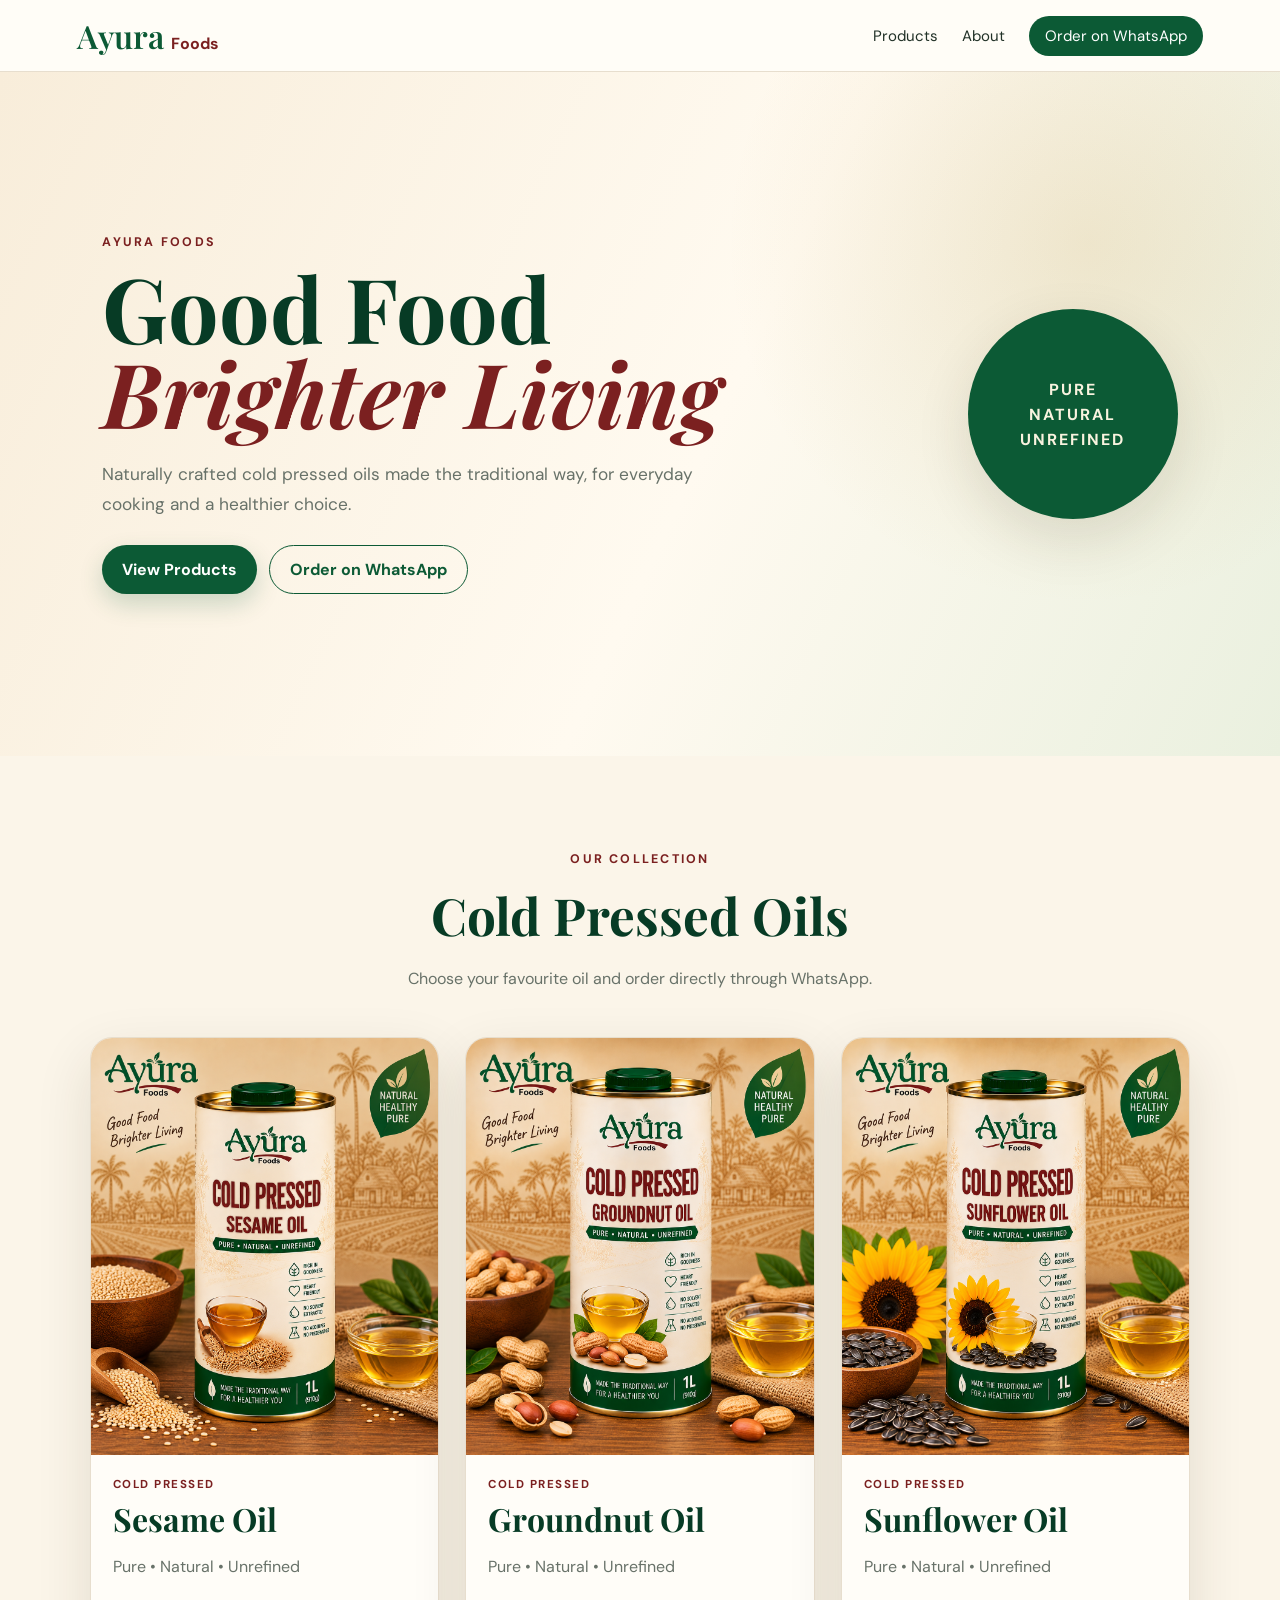
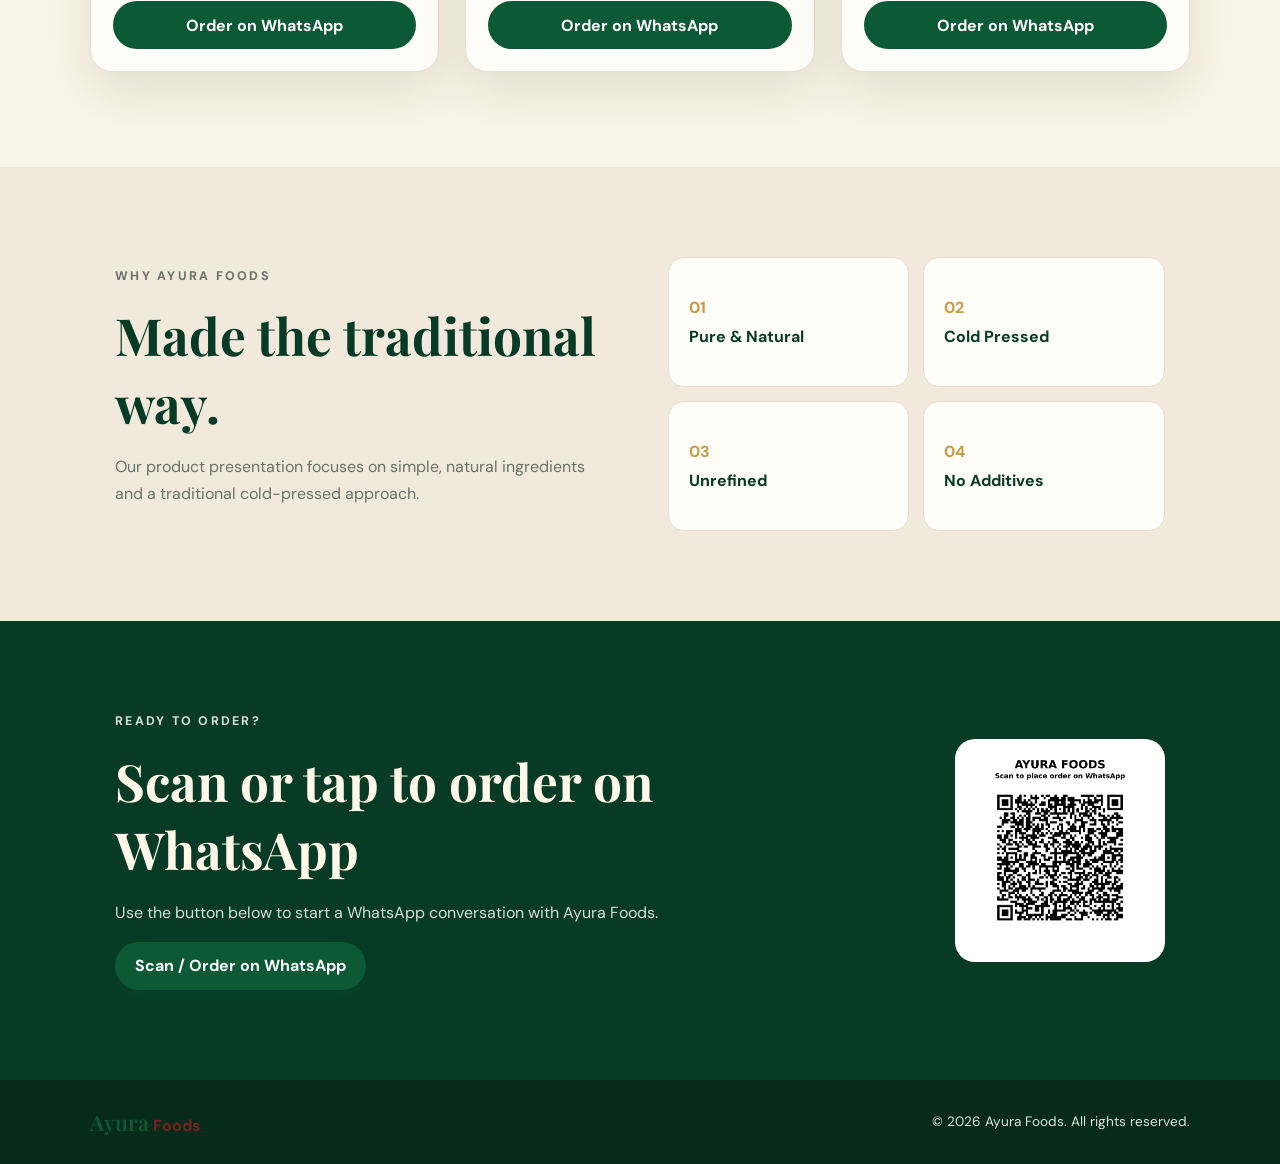
==== index.html @ 092694d6 "Update Ayura Foods website Update Ayura Foods website" ====
<!doctype html>
<html lang="en">
<head>
  <meta charset="utf-8">
  <meta name="viewport" content="width=device-width, initial-scale=1">
  <meta name="description" content="Ayura Foods - cold pressed oils. Place your order directly on WhatsApp.">
  <title>Ayura Foods | Good Food Brighter Living</title>
  <link rel="stylesheet" href="style.css">
</head>
<body>
  <header class="site-header">
    <a class="brand" href="#home" aria-label="Ayura Foods home">
      <span class="brand-name">Ayura</span>
      <span class="brand-foods">Foods</span>
    </a>
    <nav>
      <a href="#products">Products</a>
      <a href="#about">About</a>
      <a class="nav-order" href="#order">Order on WhatsApp</a>
    </nav>
  </header>

  <main>
    <section id="home" class="hero">
      <div class="hero-copy">
        <p class="eyebrow">AYURA FOODS</p>
        <h1>Good Food<br><em>Brighter Living</em></h1>
        <p class="hero-text">
          Naturally crafted cold pressed oils made the traditional way,
          for everyday cooking and a healthier choice.
        </p>
        <div class="hero-actions">
          <a class="btn primary" href="#products">View Products</a>
          <a class="btn secondary" href="https://wa.me/918125006716?text=Hi%2C%20I%20would%20like%20to%20place%20an%20order." target="_blank" rel="noopener">Order on WhatsApp</a>
        </div>
      </div>
      <div class="hero-badge">
        <span>PURE</span>
        <span>NATURAL</span>
        <span>UNREFINED</span>
      </div>
    </section>

    <section id="products" class="section">
      <div class="section-heading">
        <p class="eyebrow">OUR COLLECTION</p>
        <h2>Cold Pressed Oils</h2>
        <p>Choose your favourite oil and order directly through WhatsApp.</p>
      </div>

      <div class="product-grid">
        <article class="product-card">
          <img src="assets/sesame-oil.png" alt="Ayura Foods Cold Pressed Sesame Oil">
          <div class="product-info">
            <p class="product-type">Cold Pressed</p>
            <h3>Sesame Oil</h3>
            <p>Pure • Natural • Unrefined</p>
            <a class="btn product-btn" href="https://wa.me/918125006716?text=Hi%2C%20I%20would%20like%20to%20order%20Ayura%20Foods%20Cold%20Pressed%20Sesame%20Oil." target="_blank" rel="noopener">Order on WhatsApp</a>
          </div>
        </article>

        <article class="product-card">
          <img src="assets/groundnut-oil.png" alt="Ayura Foods Cold Pressed Groundnut Oil">
          <div class="product-info">
            <p class="product-type">Cold Pressed</p>
            <h3>Groundnut Oil</h3>
            <p>Pure • Natural • Unrefined</p>
            <a class="btn product-btn" href="https://wa.me/918125006716?text=Hi%2C%20I%20would%20like%20to%20order%20Ayura%20Foods%20Cold%20Pressed%20Groundnut%20Oil." target="_blank" rel="noopener">Order on WhatsApp</a>
          </div>
        </article>

        <article class="product-card">
          <img src="assets/sunflower-oil.png" alt="Ayura Foods Cold Pressed Sunflower Oil">
          <div class="product-info">
            <p class="product-type">Cold Pressed</p>
            <h3>Sunflower Oil</h3>
            <p>Pure • Natural • Unrefined</p>
            <a class="btn product-btn" href="https://wa.me/918125006716?text=Hi%2C%20I%20would%20like%20to%20order%20Ayura%20Foods%20Cold%20Pressed%20Sunflower%20Oil." target="_blank" rel="noopener">Order on WhatsApp</a>
          </div>
        </article>
      </div>
    </section>

    <section id="about" class="feature-section">
      <div>
        <p class="eyebrow">WHY AYURA FOODS</p>
        <h2>Made the traditional way.</h2>
        <p>Our product presentation focuses on simple, natural ingredients and a traditional cold-pressed approach.</p>
      </div>
      <div class="features">
        <div><strong>01</strong><span>Pure & Natural</span></div>
        <div><strong>02</strong><span>Cold Pressed</span></div>
        <div><strong>03</strong><span>Unrefined</span></div>
        <div><strong>04</strong><span>No Additives</span></div>
      </div>
    </section>

    <section id="order" class="order-section">
      <div>
        <p class="eyebrow">READY TO ORDER?</p>
        <h2>Scan or tap to order on WhatsApp</h2>
        <p>Use the button below to start a WhatsApp conversation with Ayura Foods.</p>
        <a class="btn primary" href="https://wa.me/918125006716?text=Hi%2C%20I%20would%20like%20to%20place%20an%20order." target="_blank" rel="noopener">Scan / Order on WhatsApp</a>
      </div>
      <div class="qr-card">
        <img src="assets/whatsapp-qr.png" alt="Ayura Foods WhatsApp QR code">
      </div>
    </section>
  </main>

  <footer>
    <div>
      <span class="brand-name small">Ayura</span>
      <span class="brand-foods">Foods</span>
    </div>
    <p>© 2026 Ayura Foods. All rights reserved.</p>
  </footer>
</body>
</html>
---- style.css ----
@import url('https://fonts.googleapis.com/css2?family=DM+Sans:wght@400;500;600;700&family=Playfair+Display:ital,wght@0,600;1,600&display=swap');

:root {
  --green: #0c5a35;
  --green-dark: #073b25;
  --cream: #fbf5e9;
  --paper: #fffdf8;
  --maroon: #7b2020;
  --gold: #c79a46;
  --text: #213127;
  --muted: #687269;
  --border: #e7dece;
  --shadow: 0 20px 55px rgba(50, 38, 20, .12);
}

* { box-sizing: border-box; }
html { scroll-behavior: smooth; }
body {
  margin: 0;
  color: var(--text);
  background: var(--cream);
  font-family: "DM Sans", system-ui, sans-serif;
}
a { color: inherit; text-decoration: none; }

.site-header {
  position: sticky;
  top: 0;
  z-index: 20;
  display: flex;
  align-items: center;
  justify-content: space-between;
  padding: 14px 6%;
  background: rgba(255, 253, 248, .94);
  border-bottom: 1px solid var(--border);
  backdrop-filter: blur(12px);
}
.brand { display: flex; align-items: baseline; gap: 7px; }
.brand-name {
  color: var(--green);
  font-family: "Playfair Display", serif;
  font-size: 2rem;
  font-weight: 600;
}
.brand-foods { color: var(--maroon); font-weight: 700; }
.small { font-size: 1.35rem; }
nav { display: flex; align-items: center; gap: 24px; font-size: .94rem; }
nav a:hover { color: var(--green); }
.nav-order { padding: 10px 16px; border-radius: 999px; background: var(--green); color: white; }

.hero {
  min-height: 76vh;
  display: flex;
  align-items: center;
  justify-content: space-between;
  gap: 40px;
  padding: 90px 8%;
  background:
    radial-gradient(circle at 85% 25%, rgba(199,154,70,.18), transparent 30%),
    linear-gradient(115deg, #f8edda, #fffaf0 55%, #eaf0df);
}
.hero-copy { max-width: 680px; }
.eyebrow {
  margin: 0 0 14px;
  color: var(--maroon);
  font-size: .78rem;
  font-weight: 700;
  letter-spacing: .18em;
}
h1, h2 { margin: 0; color: var(--green-dark); }
h1 {
  font-family: "Playfair Display", serif;
  font-size: clamp(3.5rem, 7vw, 6.7rem);
  line-height: .95;
}
h1 em { color: var(--maroon); }
.hero-text {
  max-width: 600px;
  margin: 26px 0;
  color: var(--muted);
  font-size: 1.08rem;
  line-height: 1.7;
}
.hero-actions { display: flex; flex-wrap: wrap; gap: 12px; }
.btn {
  display: inline-flex;
  align-items: center;
  justify-content: center;
  min-height: 48px;
  padding: 13px 20px;
  border-radius: 999px;
  font-weight: 700;
  transition: transform .2s ease, box-shadow .2s ease;
}
.btn:hover { transform: translateY(-2px); }
.primary { background: var(--green); color: white; box-shadow: 0 10px 25px rgba(12,90,53,.2); }
.secondary { border: 1px solid var(--green); color: var(--green); }
.hero-badge {
  width: 210px; height: 210px;
  display: grid; place-content: center;
  gap: 4px;
  border-radius: 50%;
  color: #f9f3df;
  background: var(--green);
  box-shadow: var(--shadow);
  text-align: center;
  font-weight: 700;
  letter-spacing: .12em;
}

.section { padding: 95px 7%; }
.section-heading { max-width: 700px; margin: 0 auto 45px; text-align: center; }
h2 { font-family: "Playfair Display", serif; font-size: clamp(2.4rem, 4vw, 4rem); }
.section-heading p:last-child, .feature-section p, .order-section p { color: var(--muted); line-height: 1.7; }

.product-grid {
  display: grid;
  grid-template-columns: repeat(3, minmax(0, 1fr));
  gap: 26px;
  max-width: 1250px;
  margin: auto;
}
.product-card {
  overflow: hidden;
  background: var(--paper);
  border: 1px solid var(--border);
  border-radius: 22px;
  box-shadow: var(--shadow);
}
.product-card img {
  display: block;
  width: 100%;
  aspect-ratio: 4 / 4.8;
  object-fit: cover;
}
.product-info { padding: 22px; }
.product-type {
  margin: 0 0 5px;
  color: var(--maroon);
  font-size: .72rem;
  font-weight: 700;
  letter-spacing: .13em;
  text-transform: uppercase;
}
.product-info h3 {
  margin: 0;
  color: var(--green-dark);
  font-family: "Playfair Display", serif;
  font-size: 2rem;
}
.product-info > p:not(.product-type) { color: var(--muted); }
.product-btn { width: 100%; margin-top: 8px; background: var(--green); color: white; }

.feature-section {
  display: grid;
  grid-template-columns: 1fr 1fr;
  gap: 55px;
  align-items: center;
  padding: 90px 9%;
  background: #f1eadc;
}
.features { display: grid; grid-template-columns: 1fr 1fr; gap: 14px; }
.features div {
  min-height: 130px;
  display: flex;
  flex-direction: column;
  justify-content: center;
  gap: 8px;
  padding: 20px;
  background: var(--paper);
  border: 1px solid var(--border);
  border-radius: 16px;
}
.features strong { color: var(--gold); }
.features span { font-weight: 700; color: var(--green-dark); }

.order-section {
  display: flex;
  align-items: center;
  justify-content: space-between;
  gap: 50px;
  padding: 90px 9%;
  background: var(--green-dark);
}
.order-section h2 { color: #fff8e8; }
.order-section p { color: #d8dfd7; max-width: 650px; }
.qr-card {
  flex: 0 0 210px;
  padding: 14px;
  background: white;
  border-radius: 20px;
}
.qr-card img { display: block; width: 100%; }

footer {
  display: flex;
  justify-content: space-between;
  align-items: center;
  gap: 20px;
  padding: 28px 7%;
  background: #062b1b;
  color: #dbe5dc;
}
footer p { margin: 0; font-size: .85rem; }

@media (max-width: 850px) {
  nav a:not(.nav-order) { display: none; }
  .hero { min-height: auto; padding: 65px 7%; flex-direction: column; align-items: flex-start; }
  .hero-badge { width: 160px; height: 160px; align-self: flex-end; }
  .product-grid { grid-template-columns: 1fr; max-width: 520px; }
  .feature-section { grid-template-columns: 1fr; }
  .order-section { flex-direction: column; align-items: flex-start; }
  .qr-card { width: 190px; }
  footer { flex-direction: column; align-items: flex-start; }
}
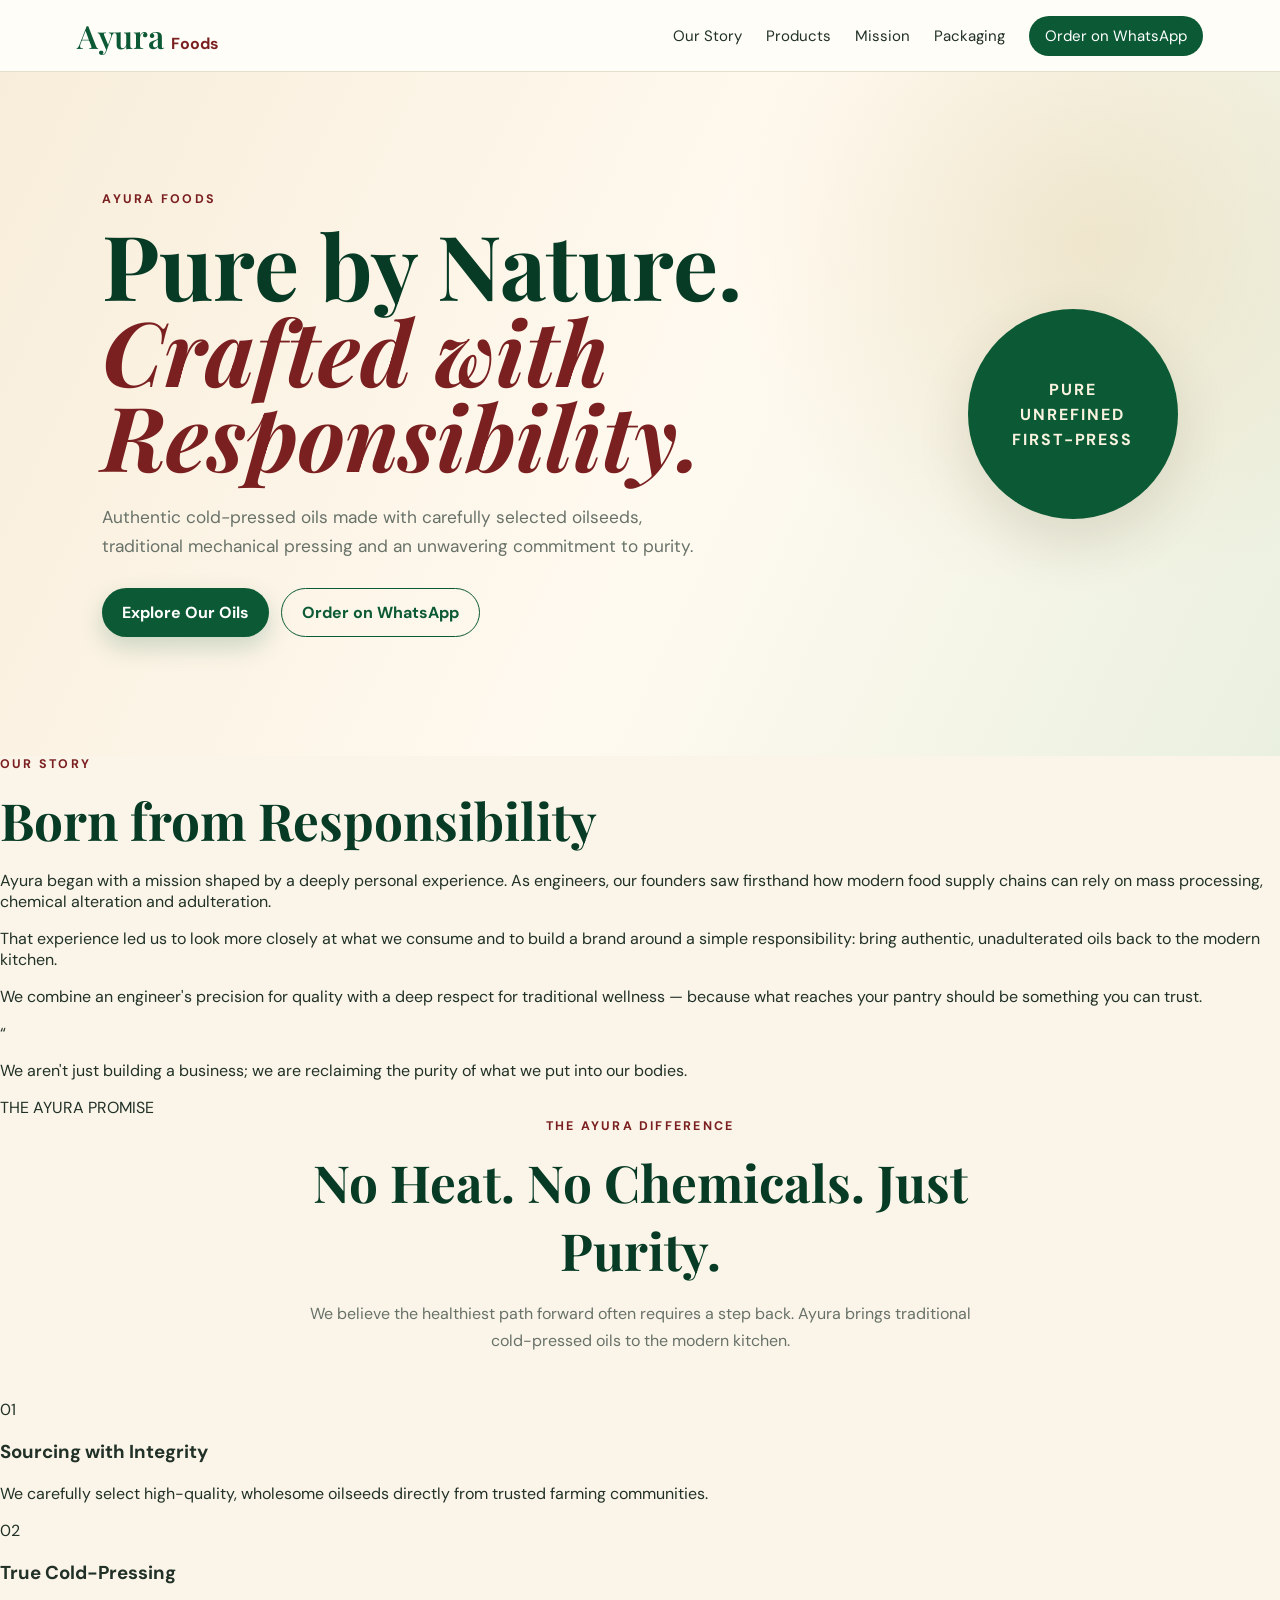
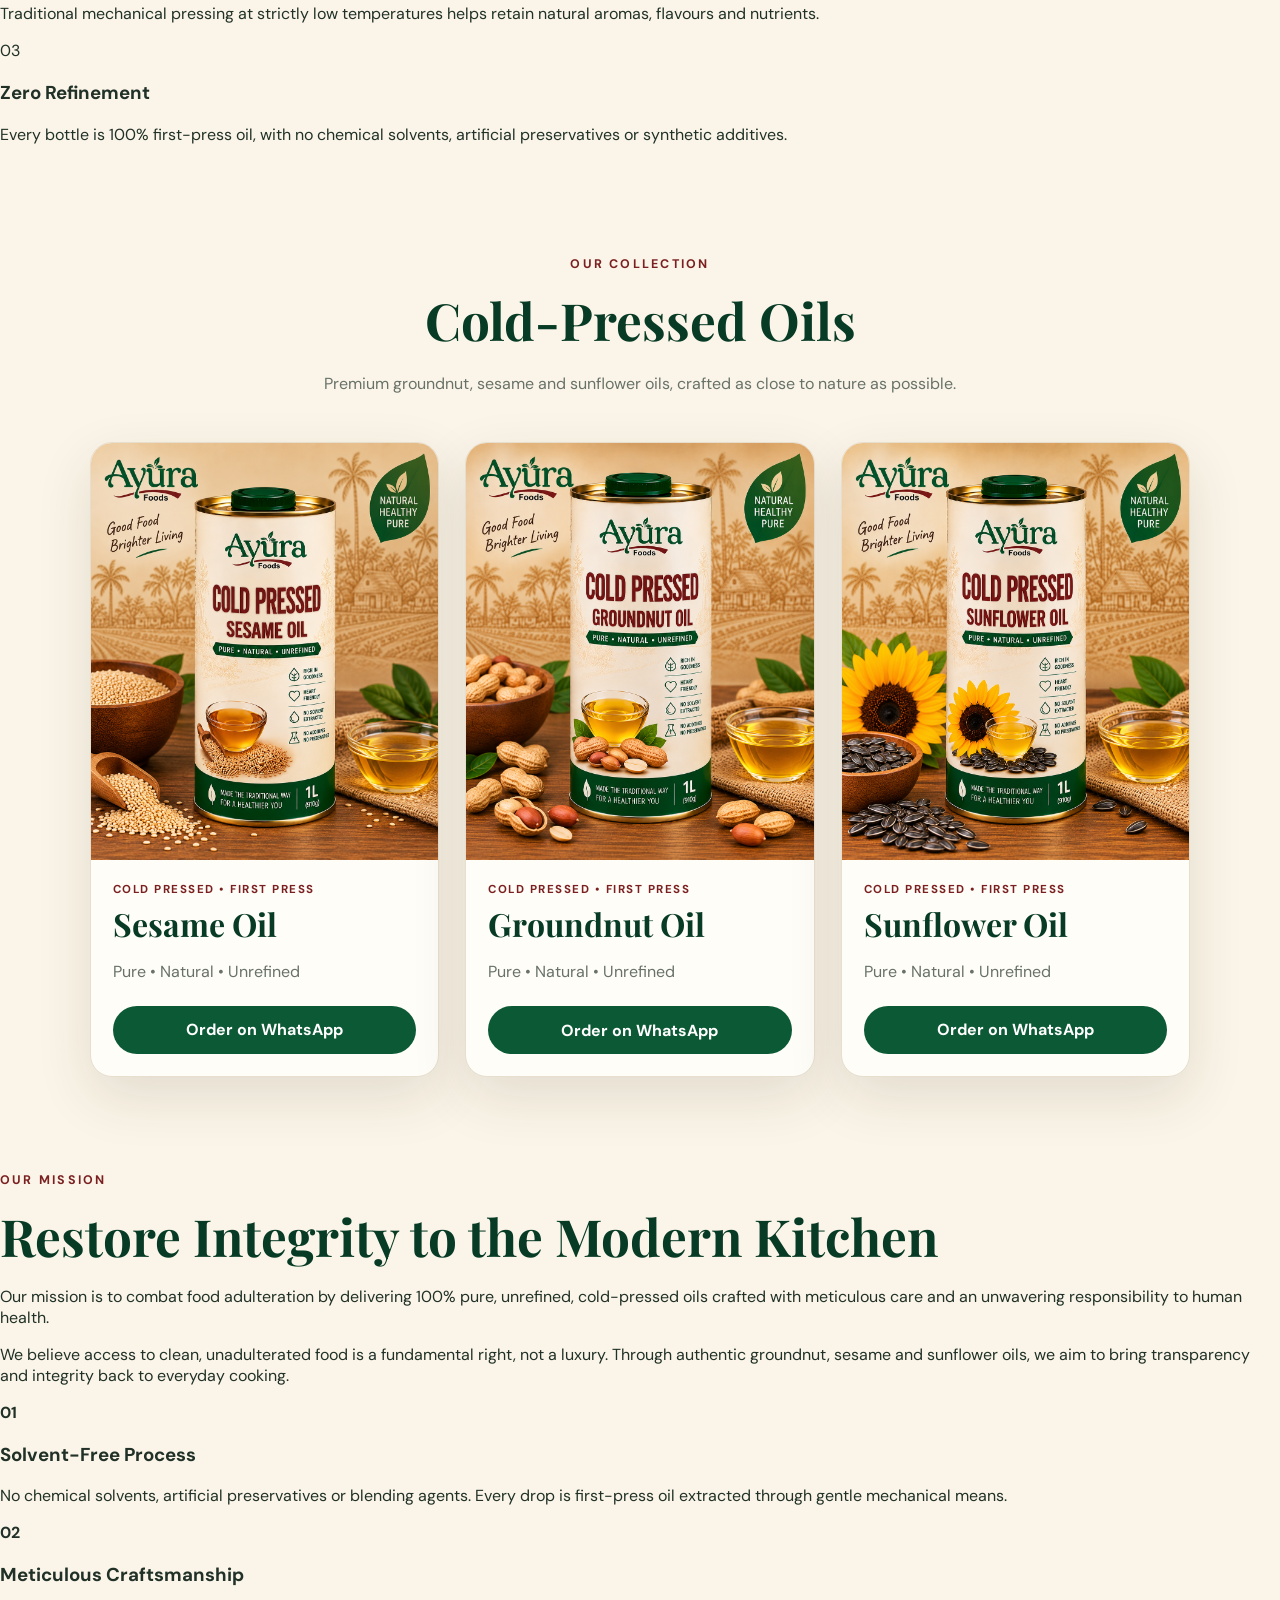
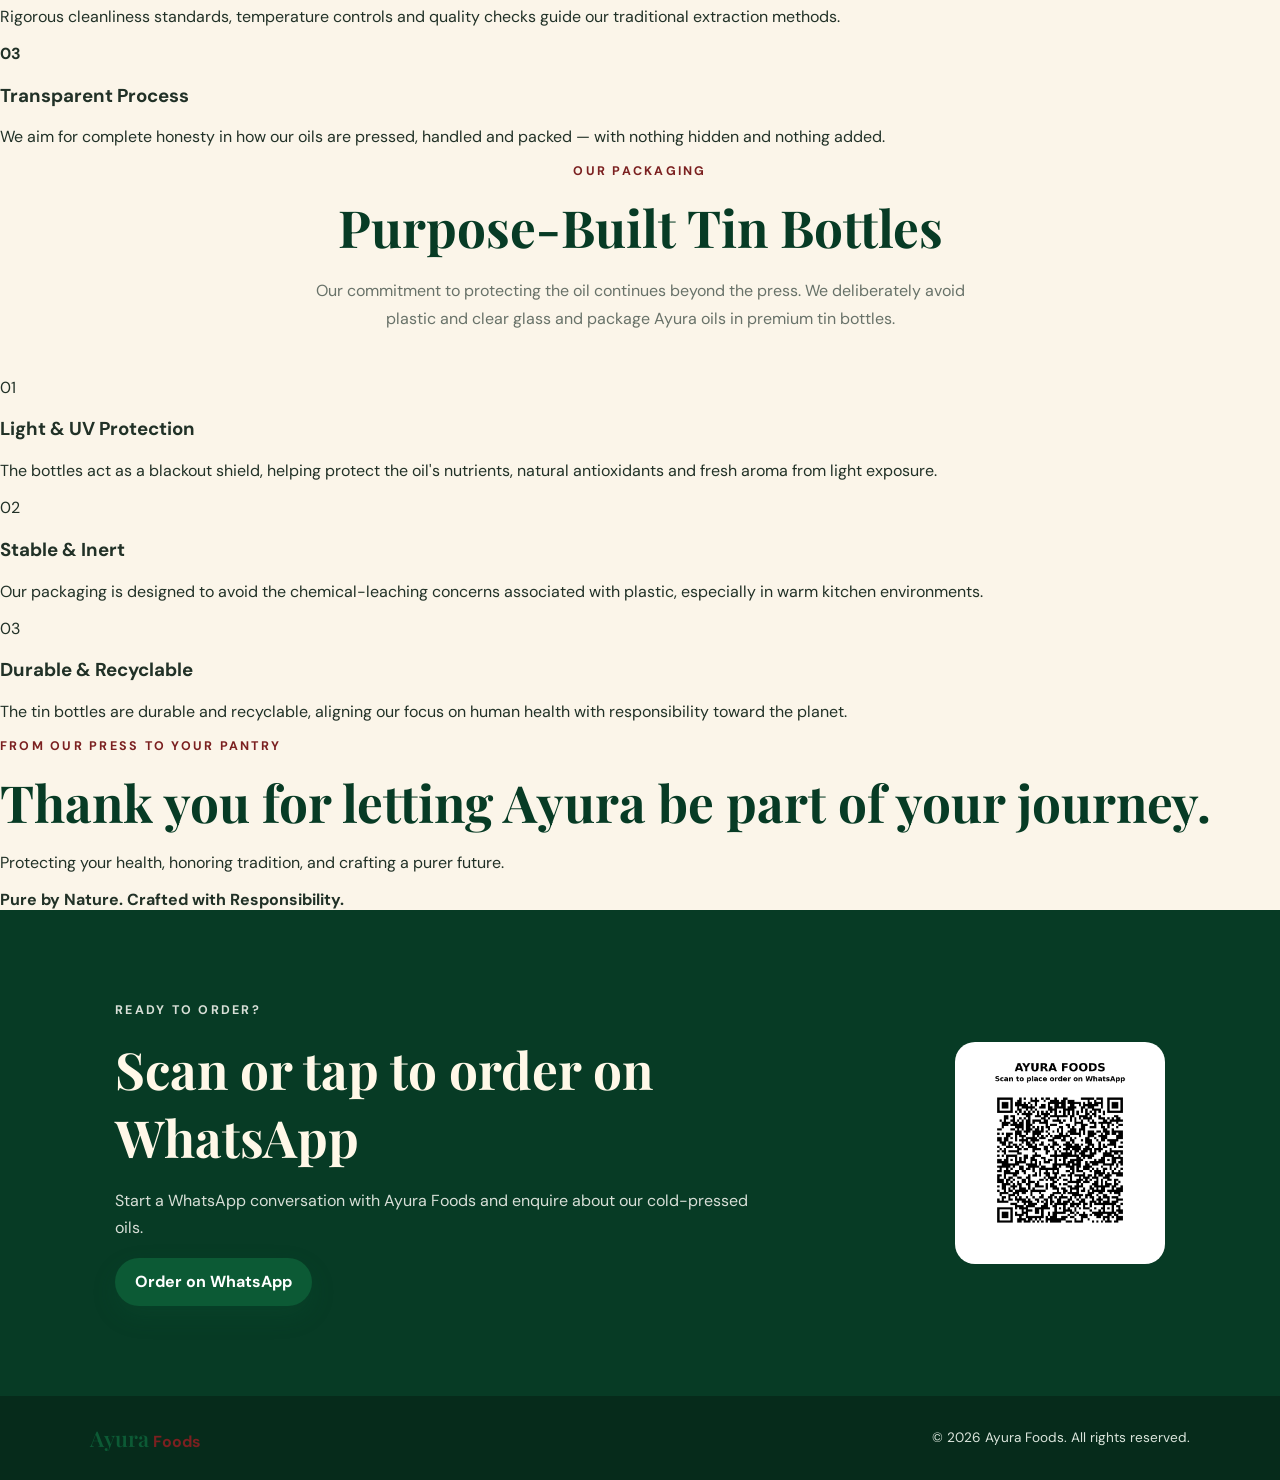
==== commit 037fa7c7: "Update index.html Updated the website content to reflect a more detailed description of Ayura Foods'" ====
--- a/index.html
+++ b/index.html
@@ -3,8 +3,8 @@
 <head>
   <meta charset="utf-8">
   <meta name="viewport" content="width=device-width, initial-scale=1">
-  <meta name="description" content="Ayura Foods - cold pressed oils. Place your order directly on WhatsApp.">
-  <title>Ayura Foods | Good Food Brighter Living</title>
+  <meta name="description" content="Ayura Foods — 100% pure, unrefined, cold-pressed groundnut, sesame and sunflower oils, crafted with responsibility.">
+  <title>Ayura Foods | Pure by Nature. Crafted with Responsibility.</title>
   <link rel="stylesheet" href="style.css">
 </head>
 <body>
@@ -13,9 +13,12 @@
       <span class="brand-name">Ayura</span>
       <span class="brand-foods">Foods</span>
     </a>
-    <nav>
+
+    <nav aria-label="Main navigation">
+      <a href="#story">Our Story</a>
       <a href="#products">Products</a>
-      <a href="#about">About</a>
+      <a href="#mission">Mission</a>
+      <a href="#packaging">Packaging</a>
       <a class="nav-order" href="#order">Order on WhatsApp</a>
     </nav>
   </header>
@@ -24,35 +27,110 @@
     <section id="home" class="hero">
       <div class="hero-copy">
         <p class="eyebrow">AYURA FOODS</p>
-        <h1>Good Food<br><em>Brighter Living</em></h1>
+        <h1>Pure by Nature.<br><em>Crafted with Responsibility.</em></h1>
         <p class="hero-text">
-          Naturally crafted cold pressed oils made the traditional way,
-          for everyday cooking and a healthier choice.
+          Authentic cold-pressed oils made with carefully selected oilseeds,
+          traditional mechanical pressing and an unwavering commitment to purity.
         </p>
         <div class="hero-actions">
-          <a class="btn primary" href="#products">View Products</a>
+          <a class="btn primary" href="#products">Explore Our Oils</a>
           <a class="btn secondary" href="https://wa.me/918125006716?text=Hi%2C%20I%20would%20like%20to%20place%20an%20order." target="_blank" rel="noopener">Order on WhatsApp</a>
         </div>
       </div>
-      <div class="hero-badge">
+
+      <div class="hero-badge" aria-label="Ayura values">
         <span>PURE</span>
-        <span>NATURAL</span>
         <span>UNREFINED</span>
+        <span>FIRST-PRESS</span>
+      </div>
+    </section>
+
+    <section id="story" class="story-section">
+      <div class="story-copy">
+        <p class="eyebrow">OUR STORY</p>
+        <h2>Born from Responsibility</h2>
+        <p>
+          Ayura began with a mission shaped by a deeply personal experience.
+          As engineers, our founders saw firsthand how modern food supply chains
+          can rely on mass processing, chemical alteration and adulteration.
+        </p>
+        <p>
+          That experience led us to look more closely at what we consume and
+          to build a brand around a simple responsibility: bring authentic,
+          unadulterated oils back to the modern kitchen.
+        </p>
+        <p>
+          We combine an engineer's precision for quality with a deep respect
+          for traditional wellness — because what reaches your pantry should
+          be something you can trust.
+        </p>
+      </div>
+
+      <div class="story-highlight">
+        <span class="quote-mark">“</span>
+        <p>
+          We aren't just building a business; we are reclaiming the purity
+          of what we put into our bodies.
+        </p>
+        <span class="highlight-label">THE AYURA PROMISE</span>
+      </div>
+    </section>
+
+    <section class="difference-section">
+      <div class="section-heading">
+        <p class="eyebrow">THE AYURA DIFFERENCE</p>
+        <h2>No Heat. No Chemicals. Just Purity.</h2>
+        <p>
+          We believe the healthiest path forward often requires a step back.
+          Ayura brings traditional cold-pressed oils to the modern kitchen.
+        </p>
+      </div>
+
+      <div class="process-grid">
+        <article>
+          <span class="process-number">01</span>
+          <h3>Sourcing with Integrity</h3>
+          <p>
+            We carefully select high-quality, wholesome oilseeds directly
+            from trusted farming communities.
+          </p>
+        </article>
+
+        <article>
+          <span class="process-number">02</span>
+          <h3>True Cold-Pressing</h3>
+          <p>
+            Traditional mechanical pressing at strictly low temperatures
+            helps retain natural aromas, flavours and nutrients.
+          </p>
+        </article>
+
+        <article>
+          <span class="process-number">03</span>
+          <h3>Zero Refinement</h3>
+          <p>
+            Every bottle is 100% first-press oil, with no chemical solvents,
+            artificial preservatives or synthetic additives.
+          </p>
+        </article>
       </div>
     </section>
 
     <section id="products" class="section">
       <div class="section-heading">
         <p class="eyebrow">OUR COLLECTION</p>
-        <h2>Cold Pressed Oils</h2>
-        <p>Choose your favourite oil and order directly through WhatsApp.</p>
+        <h2>Cold-Pressed Oils</h2>
+        <p>
+          Premium groundnut, sesame and sunflower oils, crafted as close
+          to nature as possible.
+        </p>
       </div>
 
       <div class="product-grid">
         <article class="product-card">
           <img src="assets/sesame-oil.png" alt="Ayura Foods Cold Pressed Sesame Oil">
           <div class="product-info">
-            <p class="product-type">Cold Pressed</p>
+            <p class="product-type">Cold Pressed • First Press</p>
             <h3>Sesame Oil</h3>
             <p>Pure • Natural • Unrefined</p>
             <a class="btn product-btn" href="https://wa.me/918125006716?text=Hi%2C%20I%20would%20like%20to%20order%20Ayura%20Foods%20Cold%20Pressed%20Sesame%20Oil." target="_blank" rel="noopener">Order on WhatsApp</a>
@@ -62,7 +140,7 @@
         <article class="product-card">
           <img src="assets/groundnut-oil.png" alt="Ayura Foods Cold Pressed Groundnut Oil">
           <div class="product-info">
-            <p class="product-type">Cold Pressed</p>
+            <p class="product-type">Cold Pressed • First Press</p>
             <h3>Groundnut Oil</h3>
             <p>Pure • Natural • Unrefined</p>
             <a class="btn product-btn" href="https://wa.me/918125006716?text=Hi%2C%20I%20would%20like%20to%20order%20Ayura%20Foods%20Cold%20Pressed%20Groundnut%20Oil." target="_blank" rel="noopener">Order on WhatsApp</a>
@@ -72,7 +150,7 @@
         <article class="product-card">
           <img src="assets/sunflower-oil.png" alt="Ayura Foods Cold Pressed Sunflower Oil">
           <div class="product-info">
-            <p class="product-type">Cold Pressed</p>
+            <p class="product-type">Cold Pressed • First Press</p>
             <h3>Sunflower Oil</h3>
             <p>Pure • Natural • Unrefined</p>
             <a class="btn product-btn" href="https://wa.me/918125006716?text=Hi%2C%20I%20would%20like%20to%20order%20Ayura%20Foods%20Cold%20Pressed%20Sunflower%20Oil." target="_blank" rel="noopener">Order on WhatsApp</a>
@@ -81,27 +159,119 @@
       </div>
     </section>
 
-    <section id="about" class="feature-section">
-      <div>
-        <p class="eyebrow">WHY AYURA FOODS</p>
-        <h2>Made the traditional way.</h2>
-        <p>Our product presentation focuses on simple, natural ingredients and a traditional cold-pressed approach.</p>
-      </div>
-      <div class="features">
-        <div><strong>01</strong><span>Pure & Natural</span></div>
-        <div><strong>02</strong><span>Cold Pressed</span></div>
-        <div><strong>03</strong><span>Unrefined</span></div>
-        <div><strong>04</strong><span>No Additives</span></div>
-      </div>
+    <section id="mission" class="mission-section">
+      <div class="mission-copy">
+        <p class="eyebrow">OUR MISSION</p>
+        <h2>Restore Integrity to the Modern Kitchen</h2>
+        <p>
+          Our mission is to combat food adulteration by delivering 100% pure,
+          unrefined, cold-pressed oils crafted with meticulous care and an
+          unwavering responsibility to human health.
+        </p>
+        <p>
+          We believe access to clean, unadulterated food is a fundamental right,
+          not a luxury. Through authentic groundnut, sesame and sunflower oils,
+          we aim to bring transparency and integrity back to everyday cooking.
+        </p>
+      </div>
+
+      <div class="pillars">
+        <div class="pillar">
+          <strong>01</strong>
+          <div>
+            <h3>Solvent-Free Process</h3>
+            <p>
+              No chemical solvents, artificial preservatives or blending agents.
+              Every drop is first-press oil extracted through gentle mechanical means.
+            </p>
+          </div>
+        </div>
+
+        <div class="pillar">
+          <strong>02</strong>
+          <div>
+            <h3>Meticulous Craftsmanship</h3>
+            <p>
+              Rigorous cleanliness standards, temperature controls and quality
+              checks guide our traditional extraction methods.
+            </p>
+          </div>
+        </div>
+
+        <div class="pillar">
+          <strong>03</strong>
+          <div>
+            <h3>Transparent Process</h3>
+            <p>
+              We aim for complete honesty in how our oils are pressed, handled
+              and packed — with nothing hidden and nothing added.
+            </p>
+          </div>
+        </div>
+      </div>
+    </section>
+
+    <section id="packaging" class="packaging-section">
+      <div class="section-heading">
+        <p class="eyebrow">OUR PACKAGING</p>
+        <h2>Purpose-Built Tin Bottles</h2>
+        <p>
+          Our commitment to protecting the oil continues beyond the press.
+          We deliberately avoid plastic and clear glass and package Ayura oils
+          in premium tin bottles.
+        </p>
+      </div>
+
+      <div class="packaging-grid">
+        <article>
+          <span>01</span>
+          <h3>Light & UV Protection</h3>
+          <p>
+            The bottles act as a blackout shield, helping protect the oil's
+            nutrients, natural antioxidants and fresh aroma from light exposure.
+          </p>
+        </article>
+
+        <article>
+          <span>02</span>
+          <h3>Stable & Inert</h3>
+          <p>
+            Our packaging is designed to avoid the chemical-leaching concerns
+            associated with plastic, especially in warm kitchen environments.
+          </p>
+        </article>
+
+        <article>
+          <span>03</span>
+          <h3>Durable & Recyclable</h3>
+          <p>
+            The tin bottles are durable and recyclable, aligning our focus on
+            human health with responsibility toward the planet.
+          </p>
+        </article>
+      </div>
+    </section>
+
+    <section class="closing-section">
+      <p class="eyebrow">FROM OUR PRESS TO YOUR PANTRY</p>
+      <h2>Thank you for letting Ayura be part of your journey.</h2>
+      <p>
+        Protecting your health, honoring tradition, and crafting a purer future.
+      </p>
+      <strong>Pure by Nature. Crafted with Responsibility.</strong>
     </section>
 
     <section id="order" class="order-section">
       <div>
         <p class="eyebrow">READY TO ORDER?</p>
         <h2>Scan or tap to order on WhatsApp</h2>
-        <p>Use the button below to start a WhatsApp conversation with Ayura Foods.</p>
-        <a class="btn primary" href="https://wa.me/918125006716?text=Hi%2C%20I%20would%20like%20to%20place%20an%20order." target="_blank" rel="noopener">Scan / Order on WhatsApp</a>
-      </div>
+        <p>
+          Start a WhatsApp conversation with Ayura Foods and enquire about
+          our cold-pressed oils.
+        </p>
+        <a class="btn primary" href="https://wa.me/918125006716?text=Hi%2C%20I%20would%20like%20to%20place%20an%20order." target="_blank" rel="noopener">Order on WhatsApp</a>
+      </div>
+
       <div class="qr-card">
         <img src="assets/whatsapp-qr.png" alt="Ayura Foods WhatsApp QR code">
       </div>
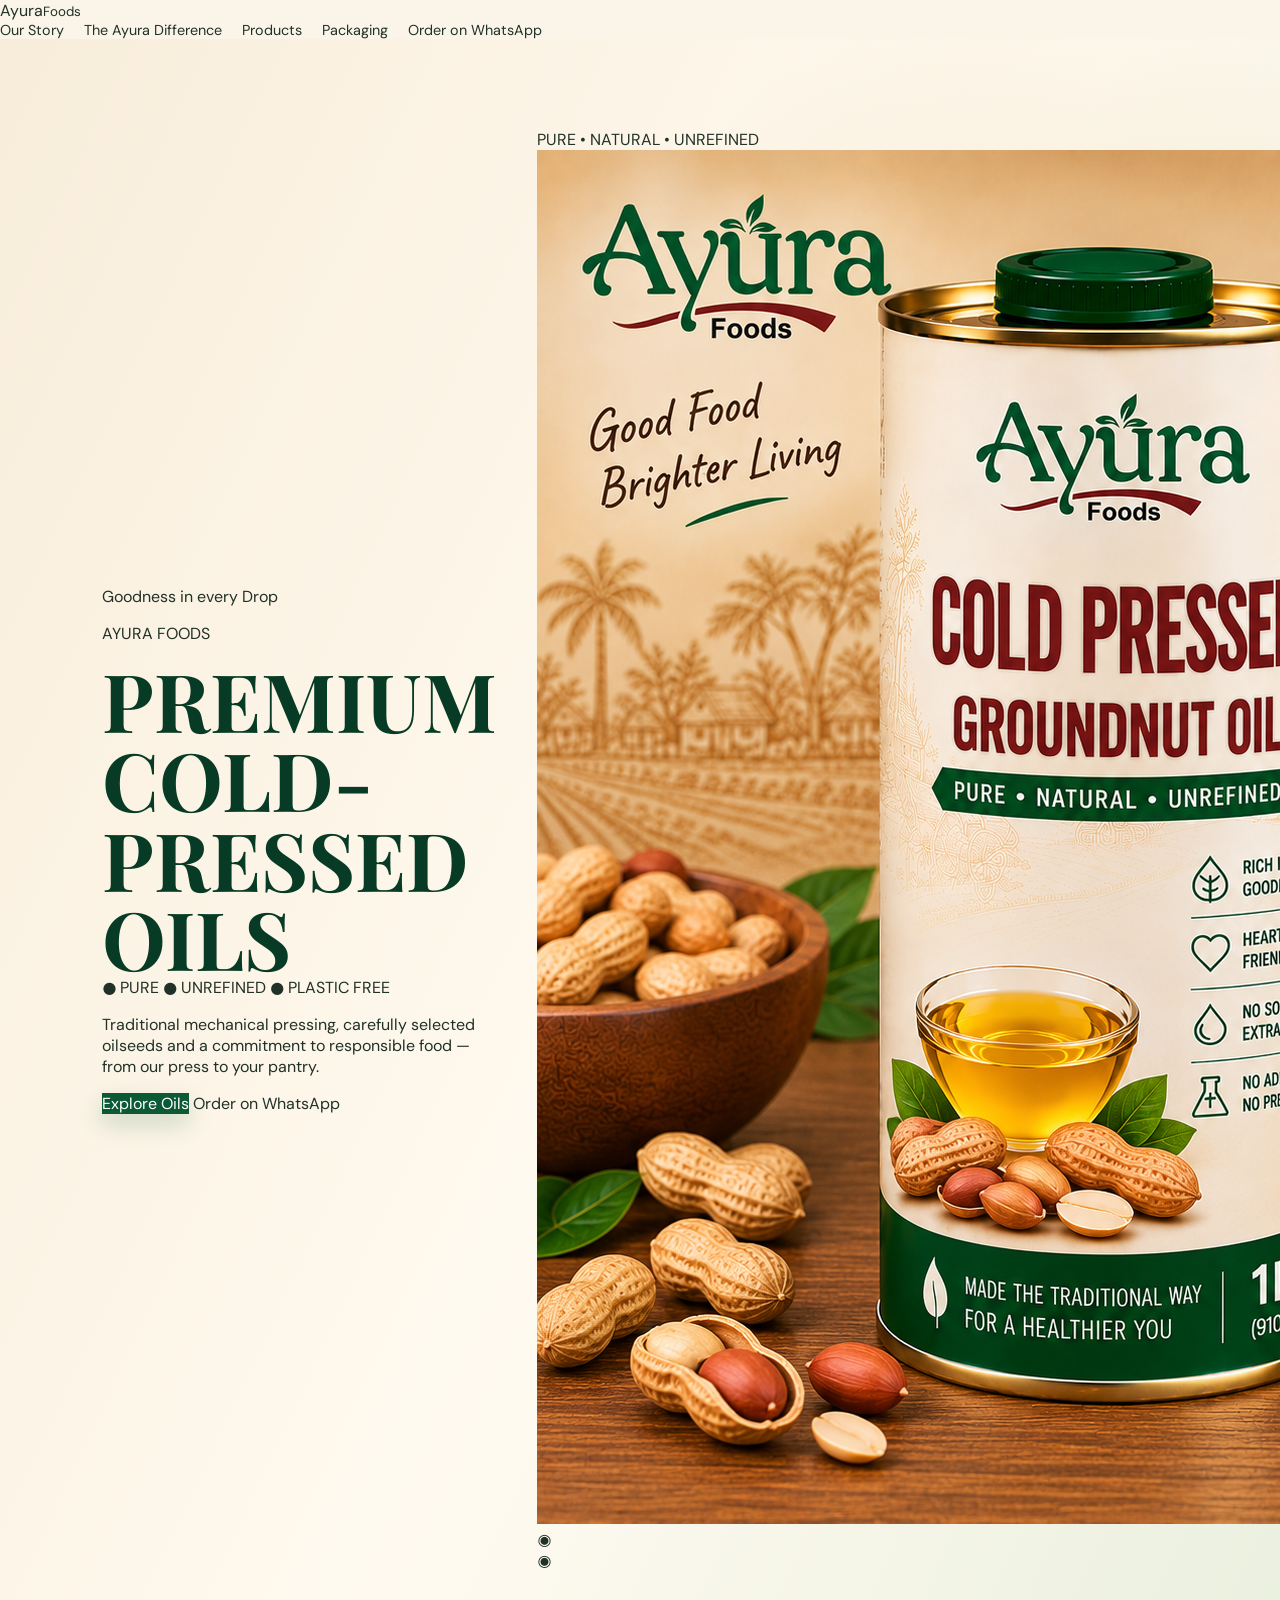
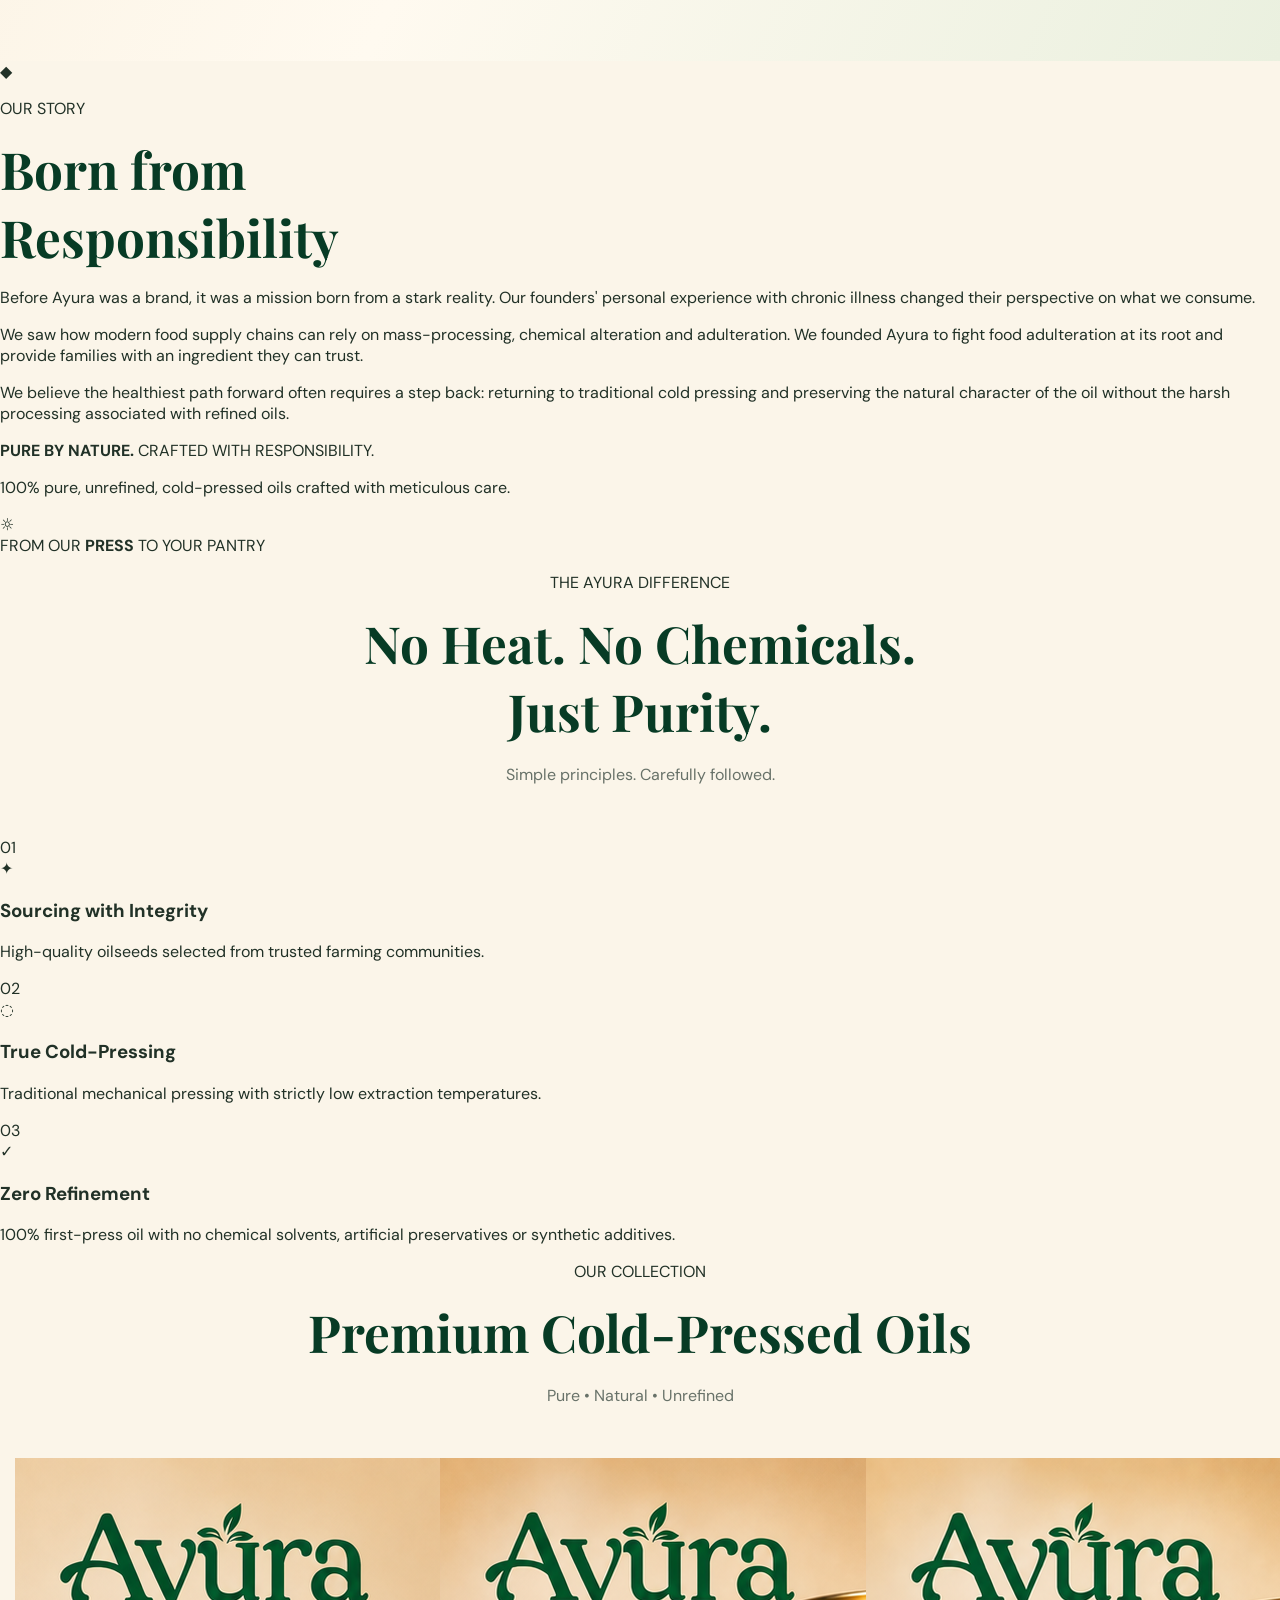
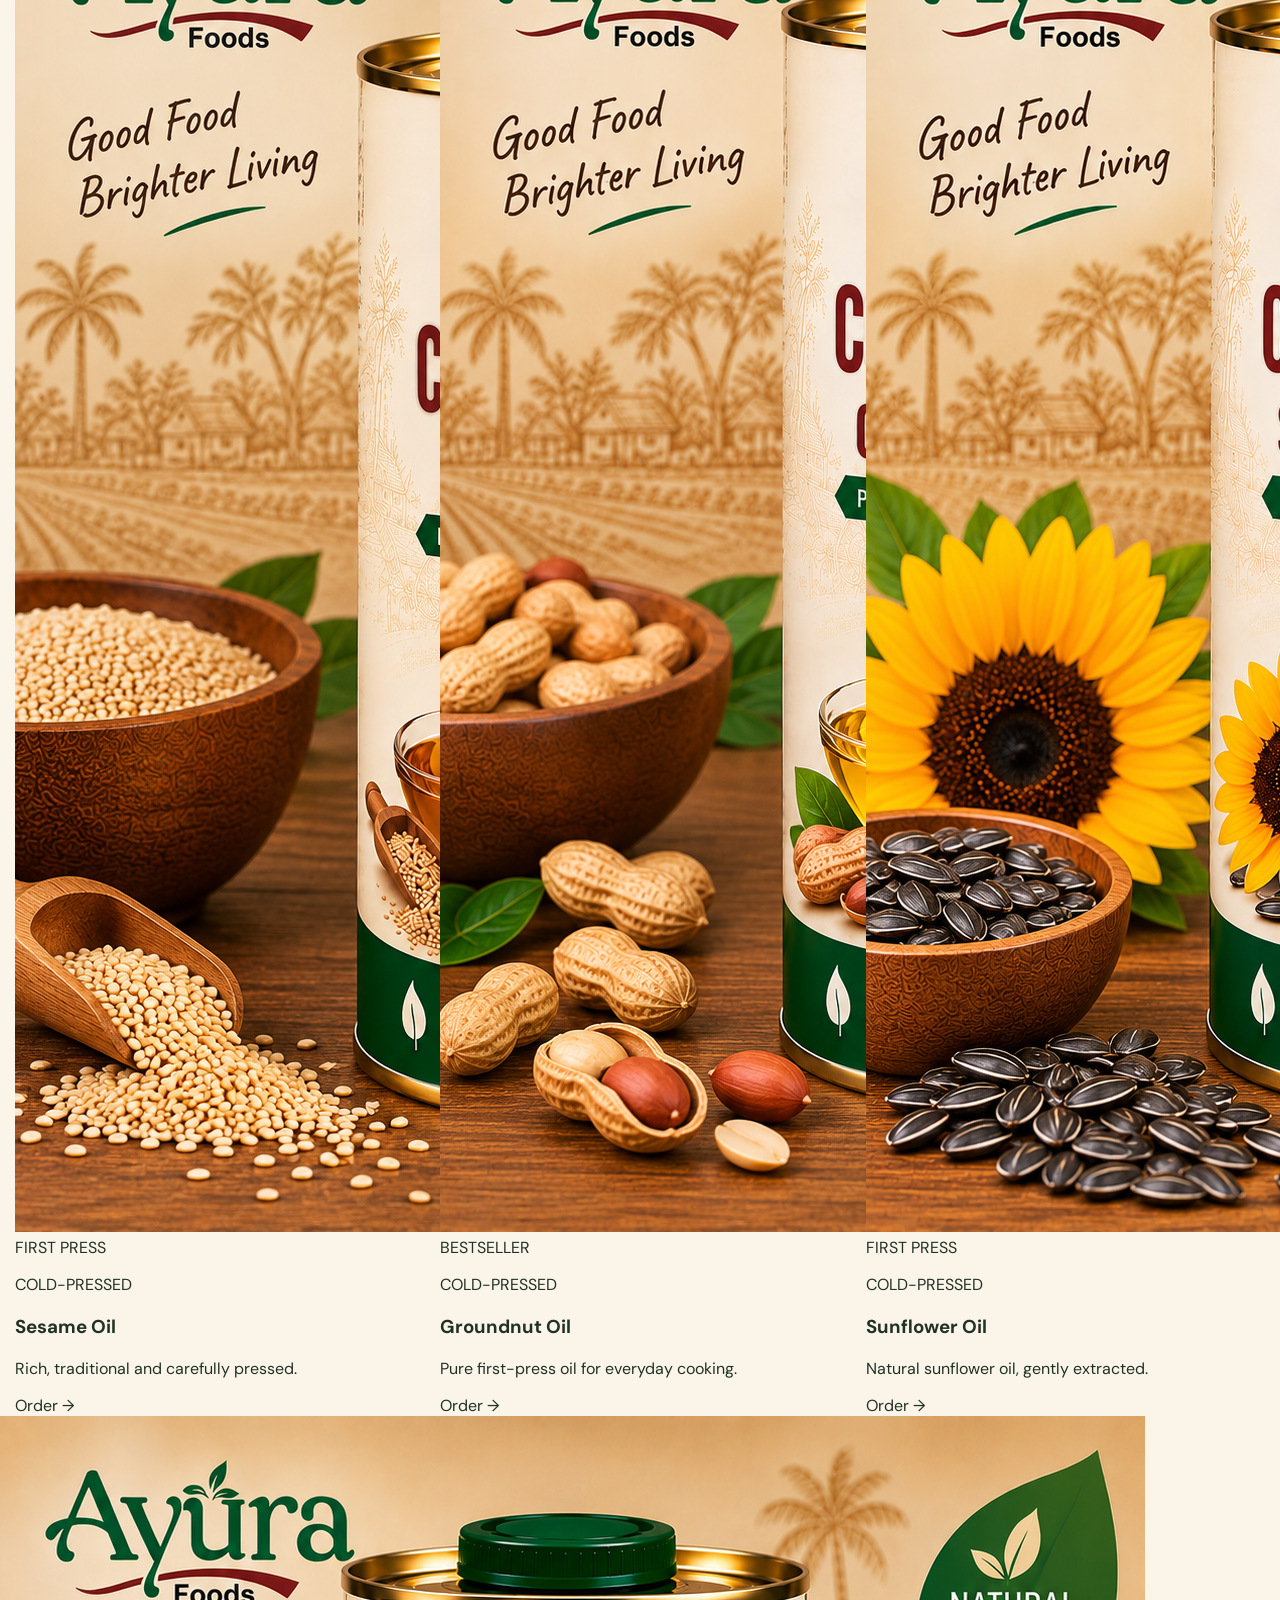
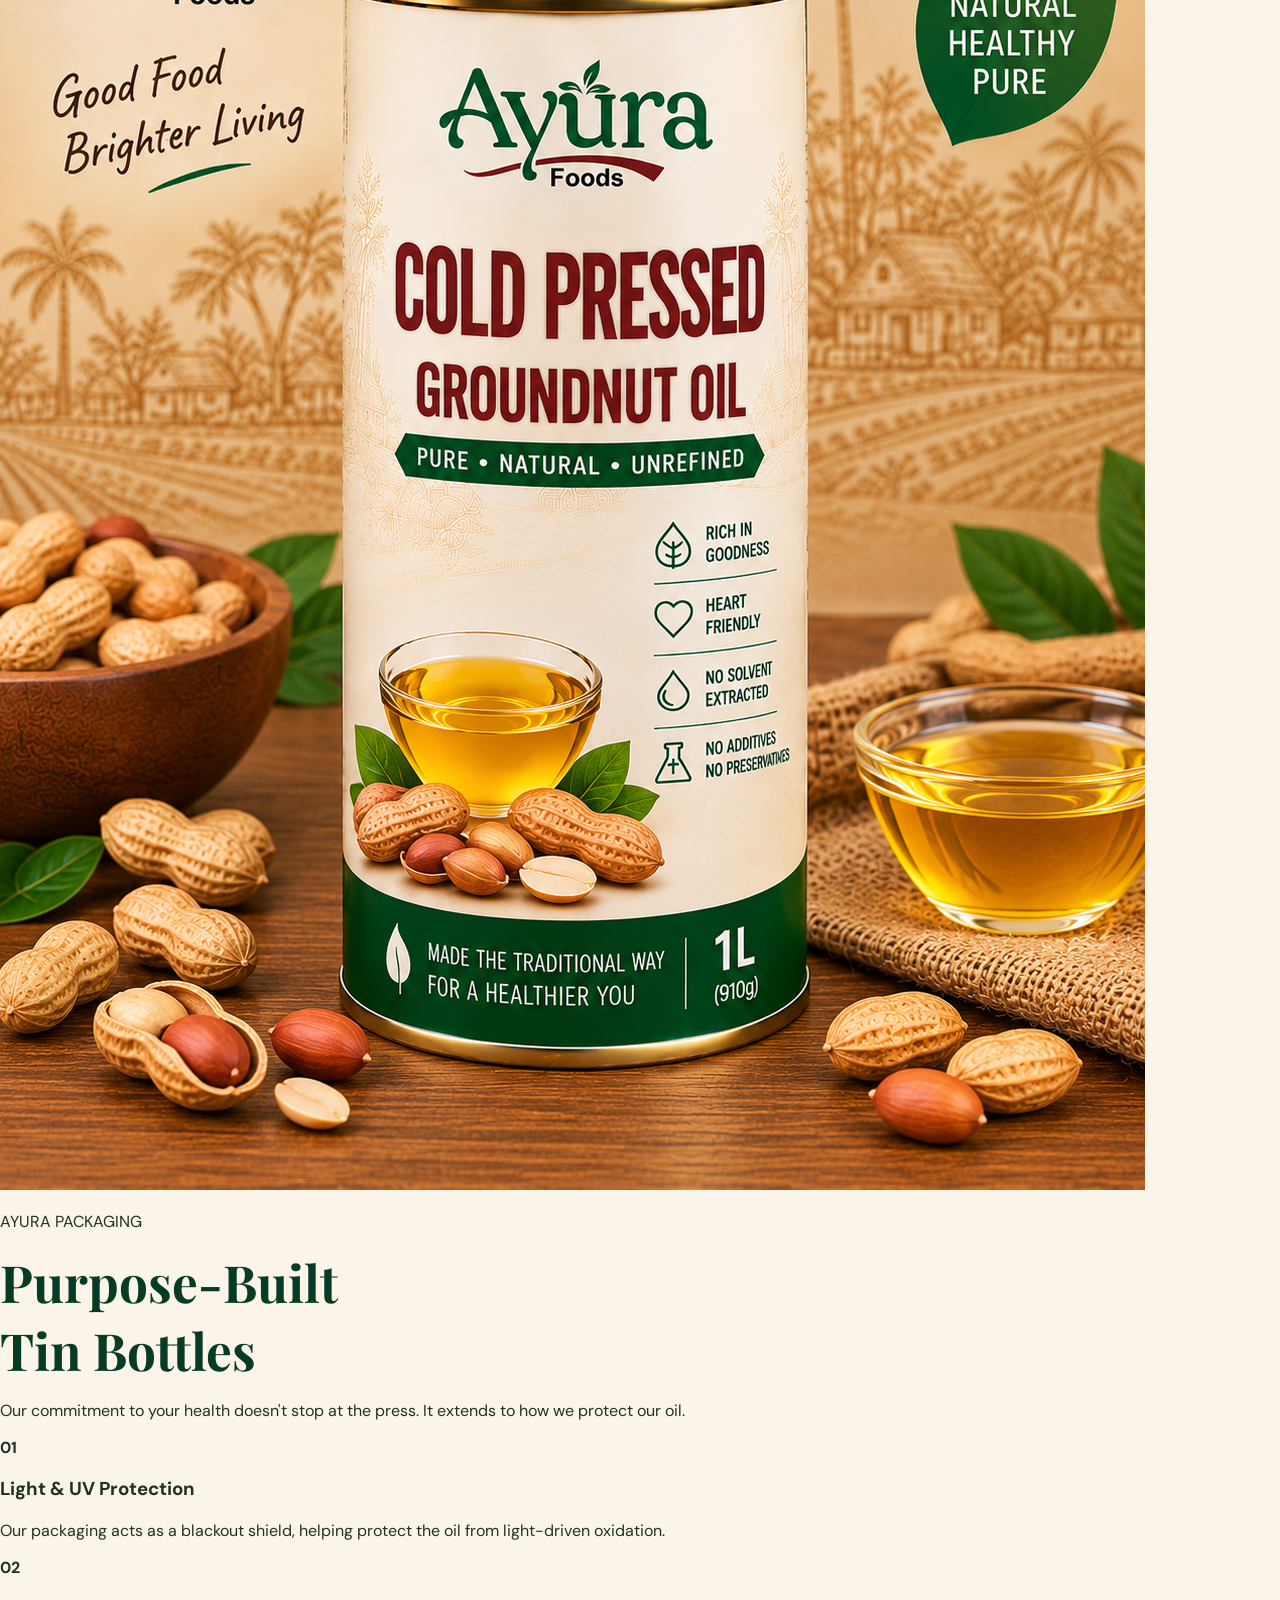
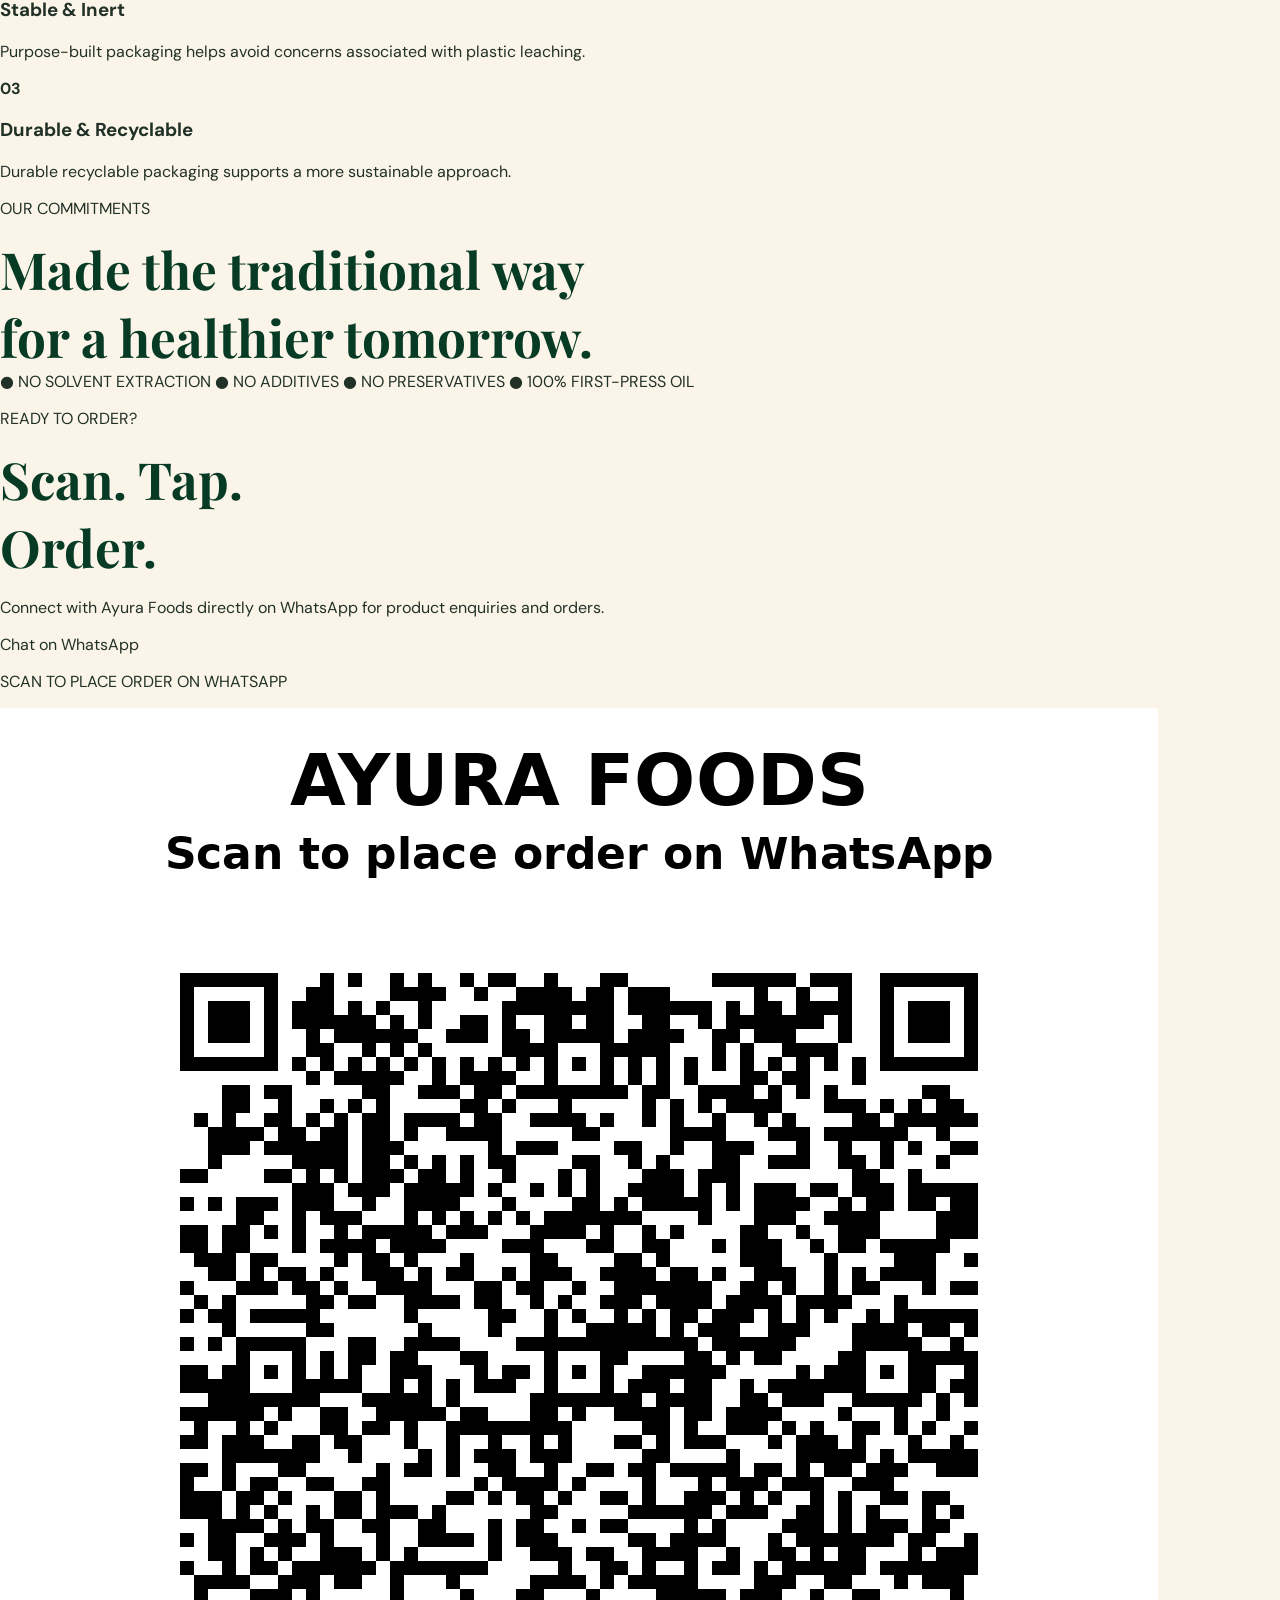
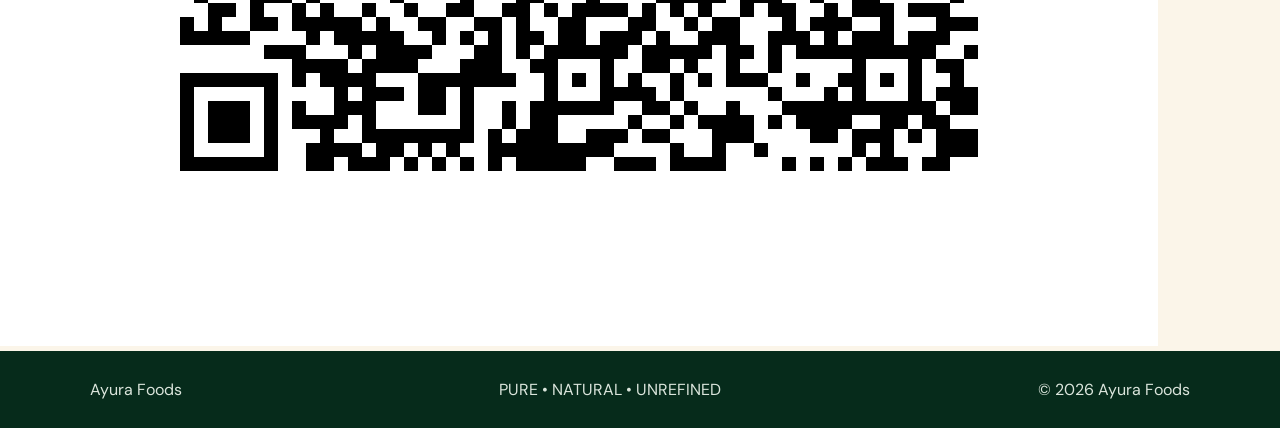
==== commit a81a7fce: "Update index.html" ====
--- a/index.html
+++ b/index.html
@@ -1,289 +1,241 @@
-<!doctype html>
+<!DOCTYPE html>
 <html lang="en">
 <head>
-  <meta charset="utf-8">
-  <meta name="viewport" content="width=device-width, initial-scale=1">
-  <meta name="description" content="Ayura Foods — 100% pure, unrefined, cold-pressed groundnut, sesame and sunflower oils, crafted with responsibility.">
-  <title>Ayura Foods | Pure by Nature. Crafted with Responsibility.</title>
+  <meta charset="UTF-8">
+  <meta name="viewport" content="width=device-width, initial-scale=1.0">
+  <meta name="description" content="Ayura Foods - Premium cold-pressed oils. Pure, unrefined and plastic free.">
+  <title>Ayura Foods | Premium Cold-Pressed Oils</title>
   <link rel="stylesheet" href="style.css">
 </head>
 <body>
-  <header class="site-header">
-    <a class="brand" href="#home" aria-label="Ayura Foods home">
-      <span class="brand-name">Ayura</span>
-      <span class="brand-foods">Foods</span>
-    </a>
-
-    <nav aria-label="Main navigation">
-      <a href="#story">Our Story</a>
-      <a href="#products">Products</a>
-      <a href="#mission">Mission</a>
-      <a href="#packaging">Packaging</a>
-      <a class="nav-order" href="#order">Order on WhatsApp</a>
-    </nav>
-  </header>
-
-  <main>
-    <section id="home" class="hero">
-      <div class="hero-copy">
-        <p class="eyebrow">AYURA FOODS</p>
-        <h1>Pure by Nature.<br><em>Crafted with Responsibility.</em></h1>
-        <p class="hero-text">
-          Authentic cold-pressed oils made with carefully selected oilseeds,
-          traditional mechanical pressing and an unwavering commitment to purity.
-        </p>
-        <div class="hero-actions">
-          <a class="btn primary" href="#products">Explore Our Oils</a>
-          <a class="btn secondary" href="https://wa.me/918125006716?text=Hi%2C%20I%20would%20like%20to%20place%20an%20order." target="_blank" rel="noopener">Order on WhatsApp</a>
-        </div>
-      </div>
-
-      <div class="hero-badge" aria-label="Ayura values">
-        <span>PURE</span>
-        <span>UNREFINED</span>
-        <span>FIRST-PRESS</span>
-      </div>
-    </section>
-
-    <section id="story" class="story-section">
-      <div class="story-copy">
-        <p class="eyebrow">OUR STORY</p>
-        <h2>Born from Responsibility</h2>
-        <p>
-          Ayura began with a mission shaped by a deeply personal experience.
-          As engineers, our founders saw firsthand how modern food supply chains
-          can rely on mass processing, chemical alteration and adulteration.
-        </p>
-        <p>
-          That experience led us to look more closely at what we consume and
-          to build a brand around a simple responsibility: bring authentic,
-          unadulterated oils back to the modern kitchen.
-        </p>
-        <p>
-          We combine an engineer's precision for quality with a deep respect
-          for traditional wellness — because what reaches your pantry should
-          be something you can trust.
-        </p>
-      </div>
-
-      <div class="story-highlight">
-        <span class="quote-mark">“</span>
-        <p>
-          We aren't just building a business; we are reclaiming the purity
-          of what we put into our bodies.
-        </p>
-        <span class="highlight-label">THE AYURA PROMISE</span>
-      </div>
-    </section>
-
-    <section class="difference-section">
-      <div class="section-heading">
-        <p class="eyebrow">THE AYURA DIFFERENCE</p>
-        <h2>No Heat. No Chemicals. Just Purity.</h2>
-        <p>
-          We believe the healthiest path forward often requires a step back.
-          Ayura brings traditional cold-pressed oils to the modern kitchen.
-        </p>
-      </div>
-
-      <div class="process-grid">
-        <article>
-          <span class="process-number">01</span>
-          <h3>Sourcing with Integrity</h3>
-          <p>
-            We carefully select high-quality, wholesome oilseeds directly
-            from trusted farming communities.
-          </p>
-        </article>
-
-        <article>
-          <span class="process-number">02</span>
-          <h3>True Cold-Pressing</h3>
-          <p>
-            Traditional mechanical pressing at strictly low temperatures
-            helps retain natural aromas, flavours and nutrients.
-          </p>
-        </article>
-
-        <article>
-          <span class="process-number">03</span>
-          <h3>Zero Refinement</h3>
-          <p>
-            Every bottle is 100% first-press oil, with no chemical solvents,
-            artificial preservatives or synthetic additives.
-          </p>
-        </article>
-      </div>
-    </section>
-
-    <section id="products" class="section">
-      <div class="section-heading">
-        <p class="eyebrow">OUR COLLECTION</p>
-        <h2>Cold-Pressed Oils</h2>
-        <p>
-          Premium groundnut, sesame and sunflower oils, crafted as close
-          to nature as possible.
-        </p>
-      </div>
-
-      <div class="product-grid">
-        <article class="product-card">
-          <img src="assets/sesame-oil.png" alt="Ayura Foods Cold Pressed Sesame Oil">
-          <div class="product-info">
-            <p class="product-type">Cold Pressed • First Press</p>
-            <h3>Sesame Oil</h3>
-            <p>Pure • Natural • Unrefined</p>
-            <a class="btn product-btn" href="https://wa.me/918125006716?text=Hi%2C%20I%20would%20like%20to%20order%20Ayura%20Foods%20Cold%20Pressed%20Sesame%20Oil." target="_blank" rel="noopener">Order on WhatsApp</a>
-          </div>
-        </article>
-
-        <article class="product-card">
-          <img src="assets/groundnut-oil.png" alt="Ayura Foods Cold Pressed Groundnut Oil">
-          <div class="product-info">
-            <p class="product-type">Cold Pressed • First Press</p>
-            <h3>Groundnut Oil</h3>
-            <p>Pure • Natural • Unrefined</p>
-            <a class="btn product-btn" href="https://wa.me/918125006716?text=Hi%2C%20I%20would%20like%20to%20order%20Ayura%20Foods%20Cold%20Pressed%20Groundnut%20Oil." target="_blank" rel="noopener">Order on WhatsApp</a>
-          </div>
-        </article>
-
-        <article class="product-card">
-          <img src="assets/sunflower-oil.png" alt="Ayura Foods Cold Pressed Sunflower Oil">
-          <div class="product-info">
-            <p class="product-type">Cold Pressed • First Press</p>
-            <h3>Sunflower Oil</h3>
-            <p>Pure • Natural • Unrefined</p>
-            <a class="btn product-btn" href="https://wa.me/918125006716?text=Hi%2C%20I%20would%20like%20to%20order%20Ayura%20Foods%20Cold%20Pressed%20Sunflower%20Oil." target="_blank" rel="noopener">Order on WhatsApp</a>
-          </div>
-        </article>
-      </div>
-    </section>
-
-    <section id="mission" class="mission-section">
-      <div class="mission-copy">
-        <p class="eyebrow">OUR MISSION</p>
-        <h2>Restore Integrity to the Modern Kitchen</h2>
-        <p>
-          Our mission is to combat food adulteration by delivering 100% pure,
-          unrefined, cold-pressed oils crafted with meticulous care and an
-          unwavering responsibility to human health.
-        </p>
-        <p>
-          We believe access to clean, unadulterated food is a fundamental right,
-          not a luxury. Through authentic groundnut, sesame and sunflower oils,
-          we aim to bring transparency and integrity back to everyday cooking.
-        </p>
-      </div>
-
-      <div class="pillars">
-        <div class="pillar">
-          <strong>01</strong>
-          <div>
-            <h3>Solvent-Free Process</h3>
-            <p>
-              No chemical solvents, artificial preservatives or blending agents.
-              Every drop is first-press oil extracted through gentle mechanical means.
-            </p>
-          </div>
-        </div>
-
-        <div class="pillar">
-          <strong>02</strong>
-          <div>
-            <h3>Meticulous Craftsmanship</h3>
-            <p>
-              Rigorous cleanliness standards, temperature controls and quality
-              checks guide our traditional extraction methods.
-            </p>
-          </div>
-        </div>
-
-        <div class="pillar">
-          <strong>03</strong>
-          <div>
-            <h3>Transparent Process</h3>
-            <p>
-              We aim for complete honesty in how our oils are pressed, handled
-              and packed — with nothing hidden and nothing added.
-            </p>
-          </div>
-        </div>
-      </div>
-    </section>
-
-    <section id="packaging" class="packaging-section">
-      <div class="section-heading">
-        <p class="eyebrow">OUR PACKAGING</p>
-        <h2>Purpose-Built Tin Bottles</h2>
-        <p>
-          Our commitment to protecting the oil continues beyond the press.
-          We deliberately avoid plastic and clear glass and package Ayura oils
-          in premium tin bottles.
-        </p>
-      </div>
-
-      <div class="packaging-grid">
-        <article>
-          <span>01</span>
-          <h3>Light & UV Protection</h3>
-          <p>
-            The bottles act as a blackout shield, helping protect the oil's
-            nutrients, natural antioxidants and fresh aroma from light exposure.
-          </p>
-        </article>
-
-        <article>
-          <span>02</span>
-          <h3>Stable & Inert</h3>
-          <p>
-            Our packaging is designed to avoid the chemical-leaching concerns
-            associated with plastic, especially in warm kitchen environments.
-          </p>
-        </article>
-
-        <article>
-          <span>03</span>
-          <h3>Durable & Recyclable</h3>
-          <p>
-            The tin bottles are durable and recyclable, aligning our focus on
-            human health with responsibility toward the planet.
-          </p>
-        </article>
-      </div>
-    </section>
-
-    <section class="closing-section">
-      <p class="eyebrow">FROM OUR PRESS TO YOUR PANTRY</p>
-      <h2>Thank you for letting Ayura be part of your journey.</h2>
+
+<header class="topbar">
+  <a class="logo" href="#home" aria-label="Ayura Foods">
+    <span>Ayura</span><small>Foods</small>
+  </a>
+  <nav>
+    <a href="#story">Our Story</a>
+    <a href="#difference">The Ayura Difference</a>
+    <a href="#products">Products</a>
+    <a href="#packaging">Packaging</a>
+    <a href="#order" class="nav-cta">Order on WhatsApp</a>
+  </nav>
+</header>
+
+<main id="home">
+
+  <!-- Poster-inspired hero -->
+  <section class="hero">
+    <div class="hero-copy">
+      <div class="ribbon">Goodness in every Drop</div>
+      <p class="kicker">AYURA FOODS</p>
+      <h1>PREMIUM<br><span>COLD-PRESSED</span><br>OILS</h1>
+
+      <div class="hero-points">
+        <span><b>●</b> PURE</span>
+        <span><b>●</b> UNREFINED</span>
+        <span><b>●</b> PLASTIC FREE</span>
+      </div>
+
+      <p class="hero-intro">
+        Traditional mechanical pressing, carefully selected oilseeds and a
+        commitment to responsible food — from our press to your pantry.
+      </p>
+
+      <div class="hero-buttons">
+        <a href="#products" class="button primary">Explore Oils</a>
+        <a href="https://wa.me/918125006716?text=Hi%2C%20I%20would%20like%20to%20place%20an%20order." class="button outline" target="_blank" rel="noopener">Order on WhatsApp</a>
+      </div>
+    </div>
+
+    <div class="hero-product">
+      <div class="sunburst"></div>
+      <div class="hero-label">PURE • NATURAL • UNREFINED</div>
+      <img src="assets/groundnut-oil.png" alt="Ayura Foods Groundnut Oil">
+      <div class="seed seed-one">◉</div>
+      <div class="seed seed-two">◉</div>
+    </div>
+  </section>
+
+  <section id="story" class="story">
+    <div class="section-title">
+      <span class="leaf-mark">◆</span>
+      <p class="kicker">OUR STORY</p>
+      <h2>Born from<br><span>Responsibility</span></h2>
+    </div>
+
+    <div class="story-content">
+      <p class="lead">
+        Before Ayura was a brand, it was a mission born from a stark reality.
+        Our founders' personal experience with chronic illness changed their
+        perspective on what we consume.
+      </p>
       <p>
-        Protecting your health, honoring tradition, and crafting a purer future.
-      </p>
-      <strong>Pure by Nature. Crafted with Responsibility.</strong>
-    </section>
-
-    <section id="order" class="order-section">
-      <div>
-        <p class="eyebrow">READY TO ORDER?</p>
-        <h2>Scan or tap to order on WhatsApp</h2>
-        <p>
-          Start a WhatsApp conversation with Ayura Foods and enquire about
-          our cold-pressed oils.
-        </p>
-        <a class="btn primary" href="https://wa.me/918125006716?text=Hi%2C%20I%20would%20like%20to%20place%20an%20order." target="_blank" rel="noopener">Order on WhatsApp</a>
-      </div>
-
-      <div class="qr-card">
-        <img src="assets/whatsapp-qr.png" alt="Ayura Foods WhatsApp QR code">
-      </div>
-    </section>
-  </main>
-
-  <footer>
+        We saw how modern food supply chains can rely on mass-processing,
+        chemical alteration and adulteration. We founded Ayura to fight food
+        adulteration at its root and provide families with an ingredient they
+        can trust.
+      </p>
+      <p>
+        We believe the healthiest path forward often requires a step back:
+        returning to traditional cold pressing and preserving the natural
+        character of the oil without the harsh processing associated with
+        refined oils.
+      </p>
+
+      <div class="promise-box">
+        <strong>PURE BY NATURE.</strong>
+        <span>CRAFTED WITH RESPONSIBILITY.</span>
+        <p>100% pure, unrefined, cold-pressed oils crafted with meticulous care.</p>
+      </div>
+    </div>
+
+    <div class="story-art">
+      <div class="palm">☼</div>
+      <div class="field-lines"></div>
+      <div class="story-circle">
+        <span>FROM OUR</span>
+        <strong>PRESS</strong>
+        <span>TO YOUR PANTRY</span>
+      </div>
+    </div>
+  </section>
+
+  <section id="difference" class="difference">
+    <div class="section-heading">
+      <p class="kicker">THE AYURA DIFFERENCE</p>
+      <h2>No Heat. No Chemicals.<br><span>Just Purity.</span></h2>
+      <p>Simple principles. Carefully followed.</p>
+    </div>
+
+    <div class="difference-grid">
+      <article>
+        <span class="number">01</span>
+        <div class="icon">✦</div>
+        <h3>Sourcing with Integrity</h3>
+        <p>High-quality oilseeds selected from trusted farming communities.</p>
+      </article>
+      <article>
+        <span class="number">02</span>
+        <div class="icon">◌</div>
+        <h3>True Cold-Pressing</h3>
+        <p>Traditional mechanical pressing with strictly low extraction temperatures.</p>
+      </article>
+      <article>
+        <span class="number">03</span>
+        <div class="icon">✓</div>
+        <h3>Zero Refinement</h3>
+        <p>100% first-press oil with no chemical solvents, artificial preservatives or synthetic additives.</p>
+      </article>
+    </div>
+  </section>
+
+  <section id="products" class="products">
+    <div class="section-heading">
+      <p class="kicker">OUR COLLECTION</p>
+      <h2>Premium Cold-Pressed Oils</h2>
+      <p>Pure • Natural • Unrefined</p>
+    </div>
+
+    <div class="product-grid">
+      <article class="product">
+        <div class="product-image">
+          <img src="assets/sesame-oil.png" alt="Ayura Sesame Oil">
+          <span>FIRST PRESS</span>
+        </div>
+        <div class="product-body">
+          <p class="product-kicker">COLD-PRESSED</p>
+          <h3>Sesame Oil</h3>
+          <p>Rich, traditional and carefully pressed.</p>
+          <a href="https://wa.me/918125006716?text=Hi%2C%20I%20would%20like%20to%20order%20Ayura%20Foods%20Cold%20Pressed%20Sesame%20Oil." target="_blank" rel="noopener">Order →</a>
+        </div>
+      </article>
+
+      <article class="product featured">
+        <div class="product-image">
+          <img src="assets/groundnut-oil.png" alt="Ayura Groundnut Oil">
+          <span>BESTSELLER</span>
+        </div>
+        <div class="product-body">
+          <p class="product-kicker">COLD-PRESSED</p>
+          <h3>Groundnut Oil</h3>
+          <p>Pure first-press oil for everyday cooking.</p>
+          <a href="https://wa.me/918125006716?text=Hi%2C%20I%20would%20like%20to%20order%20Ayura%20Foods%20Cold%20Pressed%20Groundnut%20Oil." target="_blank" rel="noopener">Order →</a>
+        </div>
+      </article>
+
+      <article class="product">
+        <div class="product-image">
+          <img src="assets/sunflower-oil.png" alt="Ayura Sunflower Oil">
+          <span>FIRST PRESS</span>
+        </div>
+        <div class="product-body">
+          <p class="product-kicker">COLD-PRESSED</p>
+          <h3>Sunflower Oil</h3>
+          <p>Natural sunflower oil, gently extracted.</p>
+          <a href="https://wa.me/918125006716?text=Hi%2C%20I%20would%20like%20to%20order%20Ayura%20Foods%20Cold%20Pressed%20Sunflower%20Oil." target="_blank" rel="noopener">Order →</a>
+        </div>
+      </article>
+    </div>
+  </section>
+
+  <section id="packaging" class="packaging">
+    <div class="packaging-image">
+      <img src="assets/groundnut-oil.png" alt="Ayura purpose-built tin packaging">
+    </div>
+    <div class="packaging-copy">
+      <p class="kicker">AYURA PACKAGING</p>
+      <h2>Purpose-Built<br><span>Tin Bottles</span></h2>
+      <p class="intro">Our commitment to your health doesn't stop at the press. It extends to how we protect our oil.</p>
+
+      <div class="pack-item">
+        <b>01</b>
+        <div><h3>Light & UV Protection</h3><p>Our packaging acts as a blackout shield, helping protect the oil from light-driven oxidation.</p></div>
+      </div>
+      <div class="pack-item">
+        <b>02</b>
+        <div><h3>Stable & Inert</h3><p>Purpose-built packaging helps avoid concerns associated with plastic leaching.</p></div>
+      </div>
+      <div class="pack-item">
+        <b>03</b>
+        <div><h3>Durable & Recyclable</h3><p>Durable recyclable packaging supports a more sustainable approach.</p></div>
+      </div>
+    </div>
+  </section>
+
+  <section class="commitments">
     <div>
-      <span class="brand-name small">Ayura</span>
-      <span class="brand-foods">Foods</span>
-    </div>
-    <p>© 2026 Ayura Foods. All rights reserved.</p>
-  </footer>
+      <p class="kicker">OUR COMMITMENTS</p>
+      <h2>Made the traditional way<br><span>for a healthier tomorrow.</span></h2>
+    </div>
+    <div class="commit-list">
+      <span>● NO SOLVENT EXTRACTION</span>
+      <span>● NO ADDITIVES</span>
+      <span>● NO PRESERVATIVES</span>
+      <span>● 100% FIRST-PRESS OIL</span>
+    </div>
+  </section>
+
+  <section id="order" class="order">
+    <div class="order-copy">
+      <p class="kicker">READY TO ORDER?</p>
+      <h2>Scan. Tap.<br><span>Order.</span></h2>
+      <p>Connect with Ayura Foods directly on WhatsApp for product enquiries and orders.</p>
+      <a class="button light" href="https://wa.me/918125006716?text=Hi%2C%20I%20would%20like%20to%20place%20an%20order." target="_blank" rel="noopener">Chat on WhatsApp</a>
+    </div>
+    <div class="qr">
+      <p>SCAN TO PLACE ORDER ON WHATSAPP</p>
+      <img src="assets/whatsapp-qr.png" alt="Ayura Foods WhatsApp QR code">
+    </div>
+  </section>
+
+</main>
+
+<footer>
+  <div class="footer-brand"><span>Ayura</span> Foods</div>
+  <div>PURE • NATURAL • UNREFINED</div>
+  <div>© 2026 Ayura Foods</div>
+</footer>
+
 </body>
 </html>
--- a/style.css
+++ b/style.css
@@ -14,13 +14,16 @@
 }
 
 * { box-sizing: border-box; }
+
 html { scroll-behavior: smooth; }
+
 body {
   margin: 0;
   color: var(--text);
   background: var(--cream);
   font-family: "DM Sans", system-ui, sans-serif;
 }
+
 a { color: inherit; text-decoration: none; }
 
 .site-header {
@@ -31,25 +34,42 @@
   align-items: center;
   justify-content: space-between;
   padding: 14px 6%;
-  background: rgba(255, 253, 248, .94);
+  background: rgba(255, 253, 248, .95);
   border-bottom: 1px solid var(--border);
   backdrop-filter: blur(12px);
 }
+
 .brand { display: flex; align-items: baseline; gap: 7px; }
+
 .brand-name {
   color: var(--green);
   font-family: "Playfair Display", serif;
   font-size: 2rem;
   font-weight: 600;
 }
+
 .brand-foods { color: var(--maroon); font-weight: 700; }
+
 .small { font-size: 1.35rem; }
-nav { display: flex; align-items: center; gap: 24px; font-size: .94rem; }
+
+nav {
+  display: flex;
+  align-items: center;
+  gap: 20px;
+  font-size: .9rem;
+}
+
 nav a:hover { color: var(--green); }
-.nav-order { padding: 10px 16px; border-radius: 999px; background: var(--green); color: white; }
+
+.nav-order {
+  padding: 10px 16px;
+  border-radius: 999px;
+  background: var(--green);
+  color: white;
+}
 
 .hero {
-  min-height: 76vh;
+  min-height: 78vh;
   display: flex;
   align-items: center;
   justify-content: space-between;
@@ -59,7 +79,9 @@
     radial-gradient(circle at 85% 25%, rgba(199,154,70,.18), transparent 30%),
     linear-gradient(115deg, #f8edda, #fffaf0 55%, #eaf0df);
 }
-.hero-copy { max-width: 680px; }
+
+.hero-copy { max-width: 760px; }
+
 .eyebrow {
   margin: 0 0 14px;
   color: var(--maroon);
@@ -67,21 +89,31 @@
   font-weight: 700;
   letter-spacing: .18em;
 }
+
 h1, h2 { margin: 0; color: var(--green-dark); }
+
 h1 {
   font-family: "Playfair Display", serif;
-  font-size: clamp(3.5rem, 7vw, 6.7rem);
-  line-height: .95;
-}
+  font-size: clamp(3.1rem, 6.3vw, 6.3rem);
+  line-height: .98;
+}
+
 h1 em { color: var(--maroon); }
+
 .hero-text {
-  max-width: 600px;
+  max-width: 650px;
   margin: 26px 0;
   color: var(--muted);
   font-size: 1.08rem;
-  line-height: 1.7;
-}
-.hero-actions { display: flex; flex-wrap: wrap; gap: 12px; }
+  line-height: 1.8;
+}
+
+.hero-actions {
+  display: flex;
+  flex-wrap: wrap;
+  gap: 12px;
+}
+
 .btn {
   display: inline-flex;
   align-items: center;
@@ -92,13 +124,29 @@
   font-weight: 700;
   transition: transform .2s ease, box-shadow .2s ease;
 }
-.btn:hover { transform: translateY(-2px); }
-.primary { background: var(--green); color: white; box-shadow: 0 10px 25px rgba(12,90,53,.2); }
-.secondary { border: 1px solid var(--green); color: var(--green); }
+
+.btn:hover {
+  transform: translateY(-2px);
+}
+
+.primary {
+  background: var(--green);
+  color: white;
+  box-shadow: 0 10px 25px rgba(12,90,53,.2);
+}
+
+.secondary {
+  border: 1px solid var(--green);
+  color: var(--green);
+}
+
 .hero-badge {
-  width: 210px; height: 210px;
-  display: grid; place-content: center;
-  gap: 4px;
+  width: 230px;
+  height: 230px;
+  flex: 0 0 230px;
+  display: grid;
+  place-content: center;
+  gap: 5px;
   border-radius: 50%;
   color: #f9f3df;
   background: var(--green);
@@ -108,10 +156,137 @@
   letter-spacing: .12em;
 }
 
-.section { padding: 95px 7%; }
-.section-heading { max-width: 700px; margin: 0 auto 45px; text-align: center; }
-h2 { font-family: "Playfair Display", serif; font-size: clamp(2.4rem, 4vw, 4rem); }
-.section-heading p:last-child, .feature-section p, .order-section p { color: var(--muted); line-height: 1.7; }
+.hero-badge::before {
+  content: "AYURA";
+  display: block;
+  margin-bottom: 8px;
+  color: #d9bb77;
+  font-family: "Playfair Display", serif;
+  font-size: 1.5rem;
+  letter-spacing: .05em;
+}
+
+.section,
+.story-section,
+.difference-section,
+.mission-section,
+.packaging-section {
+  padding: 95px 7%;
+}
+
+.story-section {
+  display: grid;
+  grid-template-columns: 1.1fr .9fr;
+  gap: 70px;
+  align-items: center;
+  background: var(--paper);
+}
+
+.story-copy {
+  max-width: 760px;
+}
+
+.story-copy h2,
+.mission-copy h2 {
+  font-family: "Playfair Display", serif;
+  font-size: clamp(2.5rem, 4vw, 4rem);
+}
+
+.story-copy p,
+.mission-copy p {
+  color: var(--muted);
+  line-height: 1.8;
+}
+
+.story-highlight {
+  padding: 45px;
+  border: 1px solid var(--border);
+  border-radius: 24px;
+  background: #f1eadc;
+  box-shadow: var(--shadow);
+}
+
+.quote-mark {
+  display: block;
+  color: var(--gold);
+  font-family: "Playfair Display", serif;
+  font-size: 5rem;
+  line-height: .7;
+}
+
+.story-highlight p {
+  margin: 25px 0;
+  color: var(--green-dark);
+  font-family: "Playfair Display", serif;
+  font-size: 1.65rem;
+  line-height: 1.45;
+}
+
+.highlight-label {
+  color: var(--maroon);
+  font-size: .72rem;
+  font-weight: 700;
+  letter-spacing: .15em;
+}
+
+.difference-section {
+  background: #f1eadc;
+}
+
+.section-heading {
+  max-width: 760px;
+  margin: 0 auto 48px;
+  text-align: center;
+}
+
+h2 {
+  font-family: "Playfair Display", serif;
+  font-size: clamp(2.4rem, 4vw, 4rem);
+}
+
+.section-heading > p:last-child {
+  color: var(--muted);
+  line-height: 1.75;
+}
+
+.process-grid,
+.packaging-grid {
+  display: grid;
+  grid-template-columns: repeat(3, 1fr);
+  gap: 22px;
+  max-width: 1250px;
+  margin: auto;
+}
+
+.process-grid article,
+.packaging-grid article {
+  padding: 30px;
+  background: var(--paper);
+  border: 1px solid var(--border);
+  border-radius: 20px;
+}
+
+.process-number,
+.packaging-grid span {
+  color: var(--gold);
+  font-weight: 700;
+  letter-spacing: .1em;
+}
+
+.process-grid h3,
+.packaging-grid h3 {
+  margin: 15px 0 10px;
+  color: var(--green-dark);
+  font-family: "Playfair Display", serif;
+  font-size: 1.55rem;
+}
+
+.process-grid p,
+.packaging-grid p {
+  margin: 0;
+  color: var(--muted);
+  line-height: 1.7;
+}
 
 .product-grid {
   display: grid;
@@ -120,6 +295,7 @@
   max-width: 1250px;
   margin: auto;
 }
+
 .product-card {
   overflow: hidden;
   background: var(--paper);
@@ -127,13 +303,16 @@
   border-radius: 22px;
   box-shadow: var(--shadow);
 }
+
 .product-card img {
   display: block;
   width: 100%;
   aspect-ratio: 4 / 4.8;
   object-fit: cover;
 }
+
 .product-info { padding: 22px; }
+
 .product-type {
   margin: 0 0 5px;
   color: var(--maroon);
@@ -142,37 +321,97 @@
   letter-spacing: .13em;
   text-transform: uppercase;
 }
+
 .product-info h3 {
   margin: 0;
   color: var(--green-dark);
   font-family: "Playfair Display", serif;
   font-size: 2rem;
 }
-.product-info > p:not(.product-type) { color: var(--muted); }
-.product-btn { width: 100%; margin-top: 8px; background: var(--green); color: white; }
-
-.feature-section {
-  display: grid;
-  grid-template-columns: 1fr 1fr;
-  gap: 55px;
-  align-items: center;
-  padding: 90px 9%;
-  background: #f1eadc;
-}
-.features { display: grid; grid-template-columns: 1fr 1fr; gap: 14px; }
-.features div {
-  min-height: 130px;
-  display: flex;
-  flex-direction: column;
-  justify-content: center;
-  gap: 8px;
-  padding: 20px;
+
+.product-info > p:not(.product-type) {
+  color: var(--muted);
+}
+
+.product-btn {
+  width: 100%;
+  margin-top: 8px;
+  background: var(--green);
+  color: white;
+}
+
+.mission-section {
+  display: grid;
+  grid-template-columns: .9fr 1.1fr;
+  gap: 65px;
+  align-items: center;
+  background: var(--green-dark);
+}
+
+.mission-copy h2 { color: #fff8e8; }
+
+.mission-copy .eyebrow { color: #d9bb77; }
+
+.mission-copy p { color: #d8dfd7; }
+
+.pillars {
+  display: grid;
+  gap: 14px;
+}
+
+.pillar {
+  display: grid;
+  grid-template-columns: 55px 1fr;
+  gap: 15px;
+  padding: 22px;
+  border: 1px solid rgba(255,255,255,.13);
+  border-radius: 18px;
+  background: rgba(255,255,255,.055);
+}
+
+.pillar > strong {
+  color: #d9bb77;
+  font-size: 1.05rem;
+}
+
+.pillar h3 {
+  margin: 0 0 7px;
+  color: #fff8e8;
+  font-family: "Playfair Display", serif;
+  font-size: 1.4rem;
+}
+
+.pillar p {
+  margin: 0;
+  color: #cdd7cf;
+  line-height: 1.65;
+}
+
+.packaging-section {
   background: var(--paper);
-  border: 1px solid var(--border);
-  border-radius: 16px;
-}
-.features strong { color: var(--gold); }
-.features span { font-weight: 700; color: var(--green-dark); }
+}
+
+.closing-section {
+  padding: 90px 7%;
+  text-align: center;
+  background: #f8edda;
+}
+
+.closing-section h2 {
+  max-width: 850px;
+  margin: 0 auto 16px;
+}
+
+.closing-section p:not(.eyebrow) {
+  max-width: 680px;
+  margin: 0 auto 14px;
+  color: var(--muted);
+  line-height: 1.7;
+}
+
+.closing-section strong {
+  color: var(--green);
+}
 
 .order-section {
   display: flex;
@@ -180,17 +419,39 @@
   justify-content: space-between;
   gap: 50px;
   padding: 90px 9%;
-  background: var(--green-dark);
-}
-.order-section h2 { color: #fff8e8; }
-.order-section p { color: #d8dfd7; max-width: 650px; }
+  background: var(--green);
+}
+
+.order-section h2 {
+  color: #fff8e8;
+}
+
+.order-section .eyebrow {
+  color: #d9bb77;
+}
+
+.order-section p {
+  max-width: 650px;
+  color: #d8dfd7;
+  line-height: 1.7;
+}
+
+.order-section .primary {
+  background: #fff8e8;
+  color: var(--green-dark);
+}
+
 .qr-card {
   flex: 0 0 210px;
   padding: 14px;
   background: white;
   border-radius: 20px;
 }
-.qr-card img { display: block; width: 100%; }
+
+.qr-card img {
+  display: block;
+  width: 100%;
+}
 
 footer {
   display: flex;
@@ -201,15 +462,92 @@
   background: #062b1b;
   color: #dbe5dc;
 }
-footer p { margin: 0; font-size: .85rem; }
+
+footer p {
+  margin: 0;
+  font-size: .85rem;
+}
+
+@media (max-width: 1000px) {
+  nav a:not(.nav-order) { display: none; }
+  .hero { padding: 70px 7%; }
+  .story-section,
+  .mission-section {
+    grid-template-columns: 1fr;
+  }
+  .process-grid,
+  .packaging-grid {
+    grid-template-columns: 1fr;
+    max-width: 650px;
+  }
+}
 
 @media (max-width: 850px) {
-  nav a:not(.nav-order) { display: none; }
-  .hero { min-height: auto; padding: 65px 7%; flex-direction: column; align-items: flex-start; }
-  .hero-badge { width: 160px; height: 160px; align-self: flex-end; }
-  .product-grid { grid-template-columns: 1fr; max-width: 520px; }
-  .feature-section { grid-template-columns: 1fr; }
-  .order-section { flex-direction: column; align-items: flex-start; }
-  .qr-card { width: 190px; }
-  footer { flex-direction: column; align-items: flex-start; }
-}
+  .hero {
+    min-height: auto;
+    flex-direction: column;
+    align-items: flex-start;
+  }
+
+  .hero-badge {
+    width: 170px;
+    height: 170px;
+    flex-basis: 170px;
+    align-self: flex-end;
+  }
+
+  .product-grid {
+    grid-template-columns: 1fr;
+    max-width: 520px;
+  }
+
+  .story-section,
+  .section,
+  .difference-section,
+  .mission-section,
+  .packaging-section {
+    padding: 70px 7%;
+  }
+
+  .order-section {
+    flex-direction: column;
+    align-items: flex-start;
+  }
+
+  .qr-card {
+    width: 190px;
+    flex-basis: auto;
+  }
+
+  footer {
+    flex-direction: column;
+    align-items: flex-start;
+  }
+}
+
+@media (max-width: 560px) {
+  .site-header {
+    padding: 12px 5%;
+  }
+
+  .brand-name {
+    font-size: 1.7rem;
+  }
+
+  .hero h1 {
+    font-size: clamp(2.8rem, 13vw, 4.5rem);
+  }
+
+  .hero-actions {
+    flex-direction: column;
+    align-items: stretch;
+  }
+
+  .story-highlight {
+    padding: 30px;
+  }
+
+  .story-highlight p {
+    font-size: 1.35rem;
+  }
+}
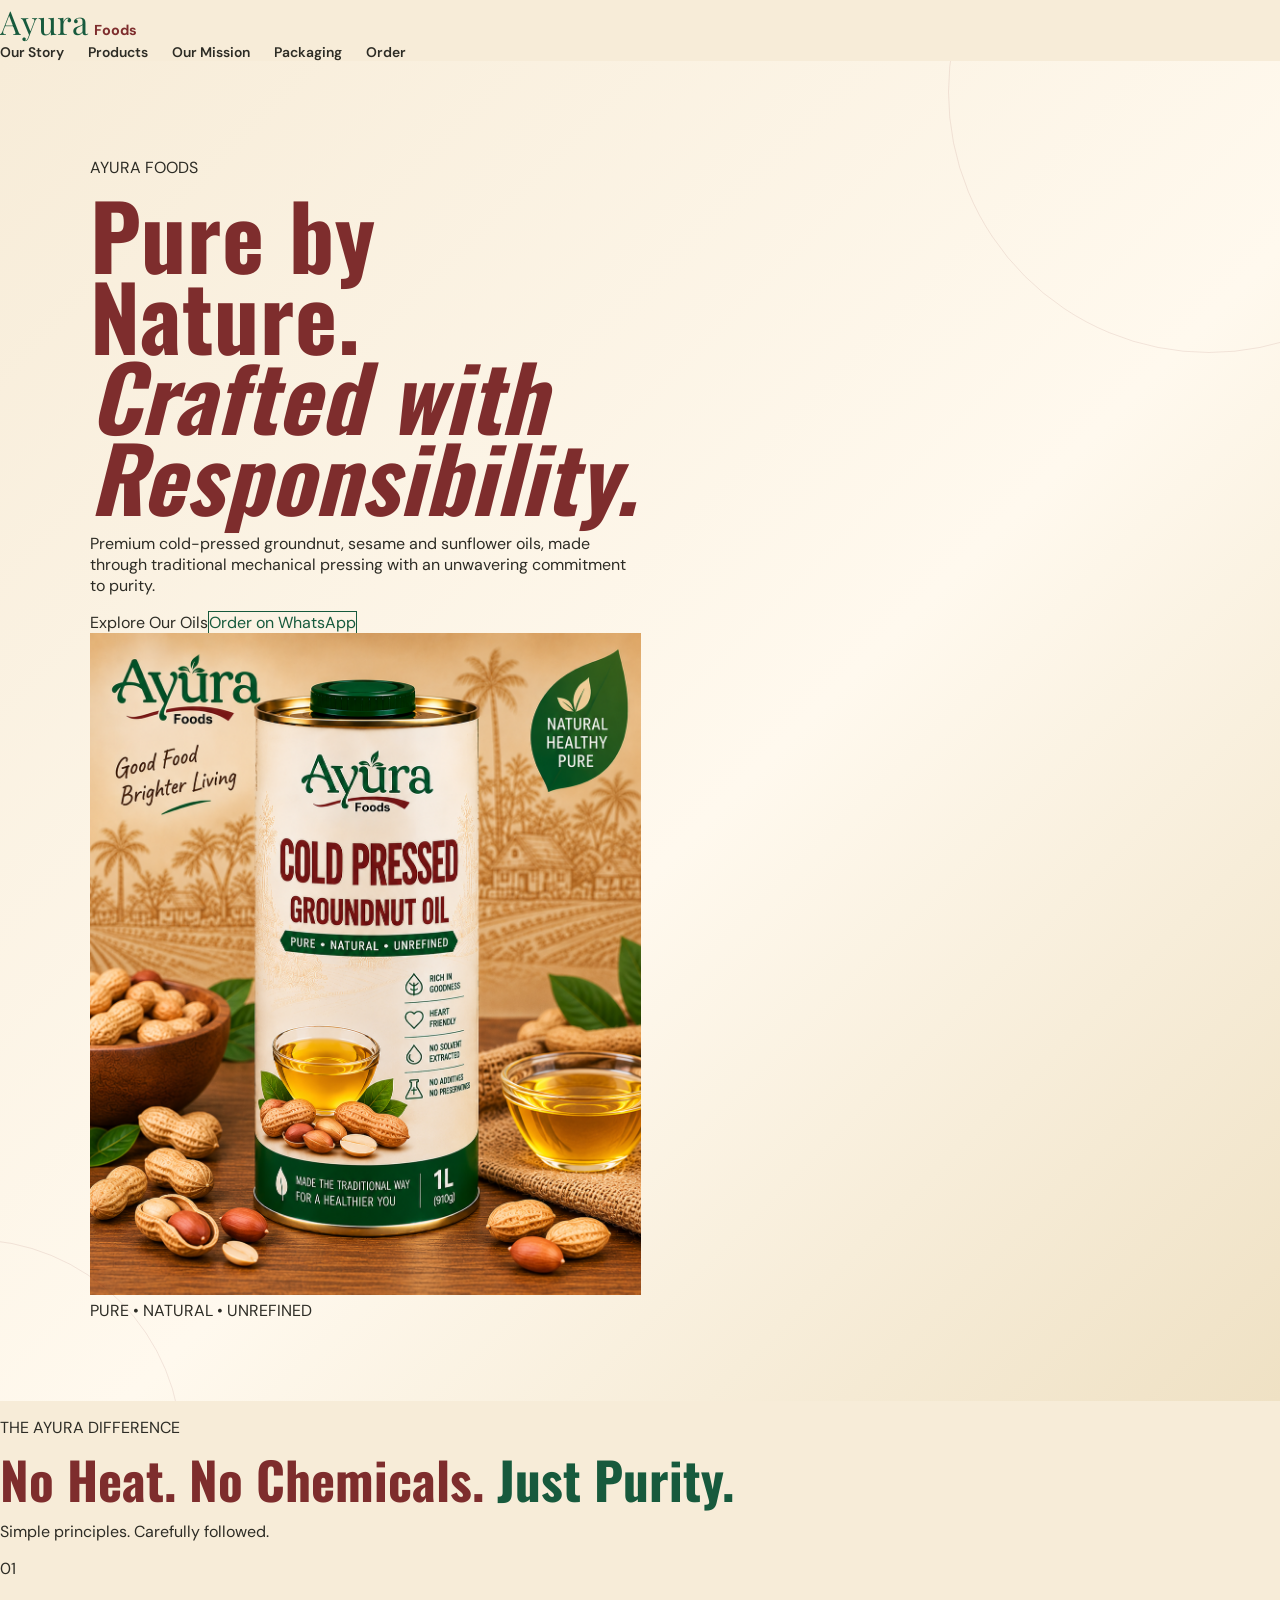
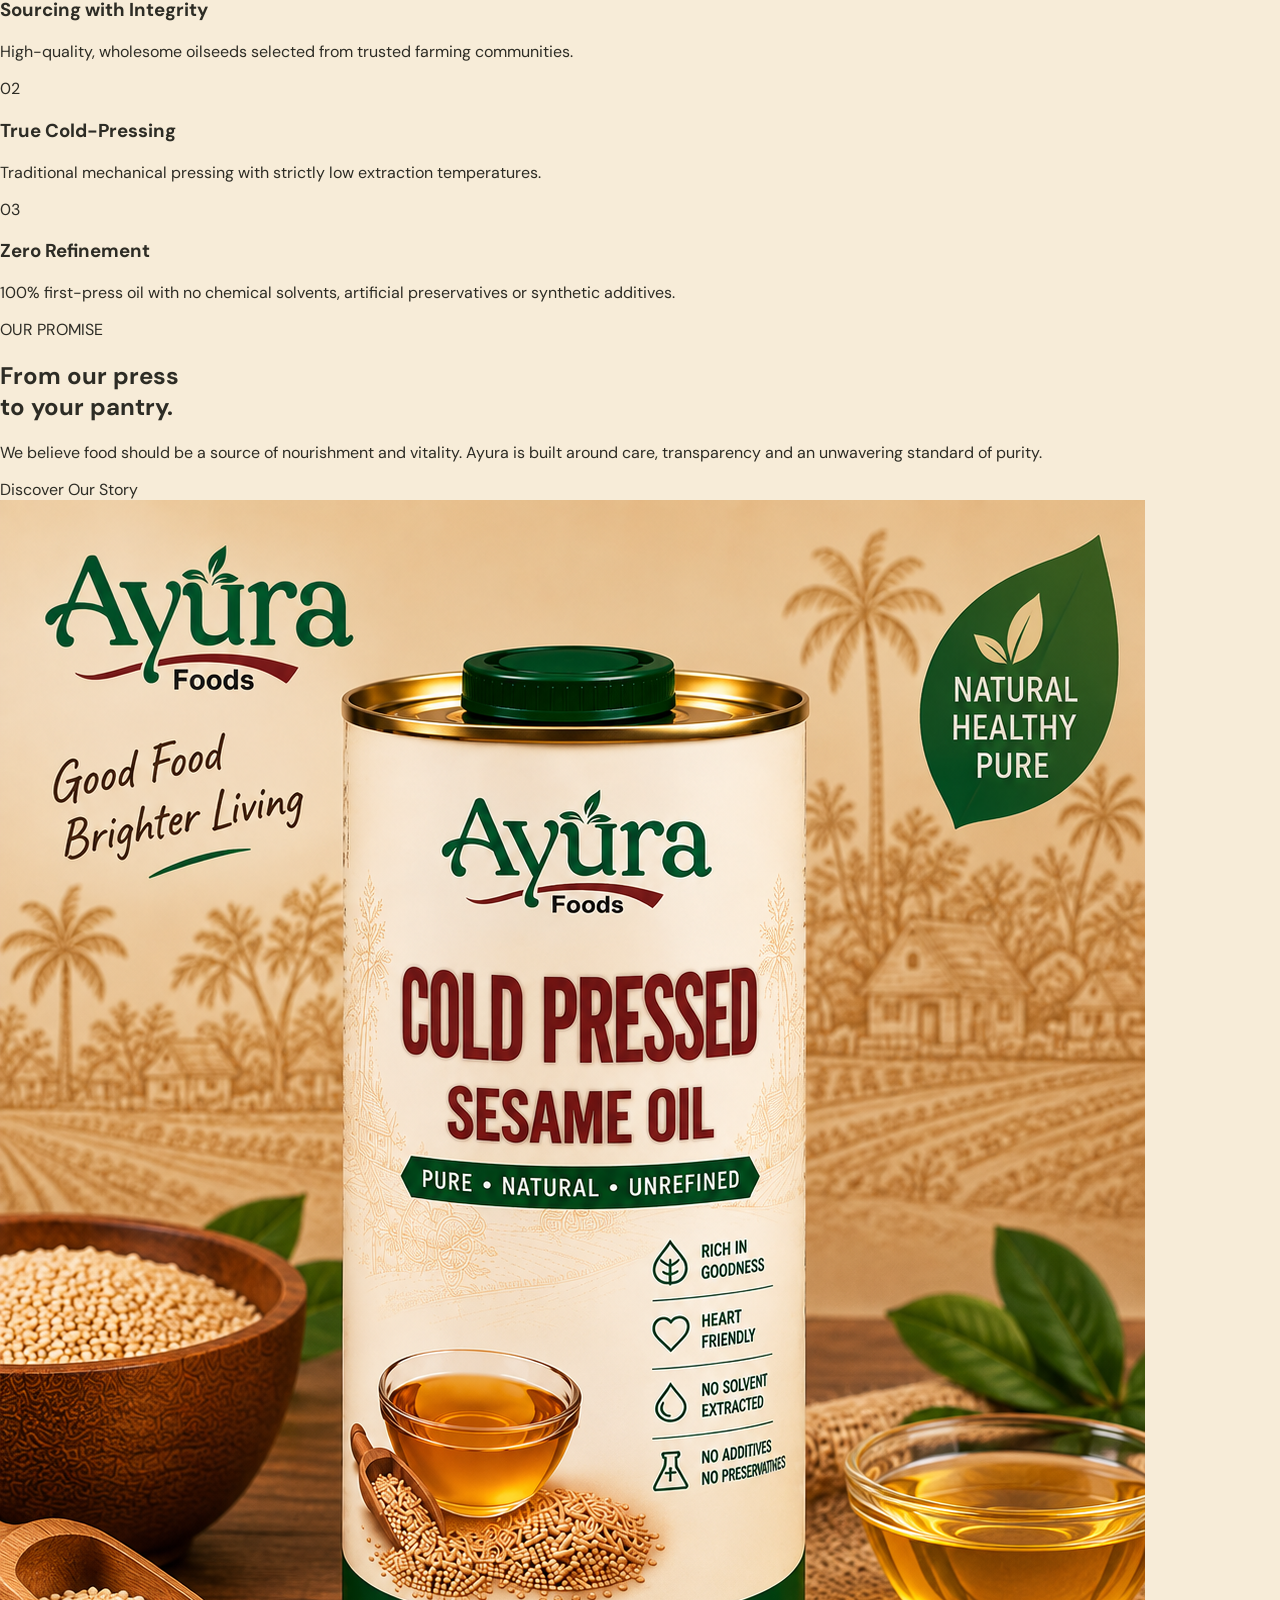
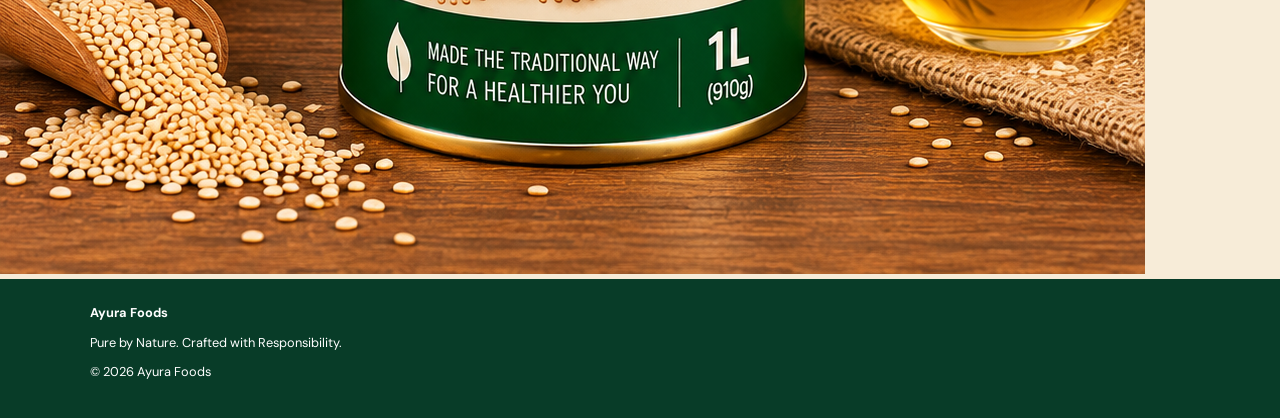
==== commit 2a3f0335: "Update index.html Updated the HTML structure and content for Ayura Foods website, including changes " ====
--- a/index.html
+++ b/index.html
@@ -1,241 +1,21 @@
-<!DOCTYPE html>
-<html lang="en">
-<head>
-  <meta charset="UTF-8">
-  <meta name="viewport" content="width=device-width, initial-scale=1.0">
-  <meta name="description" content="Ayura Foods - Premium cold-pressed oils. Pure, unrefined and plastic free.">
-  <title>Ayura Foods | Premium Cold-Pressed Oils</title>
-  <link rel="stylesheet" href="style.css">
-</head>
-<body>
-
-<header class="topbar">
-  <a class="logo" href="#home" aria-label="Ayura Foods">
-    <span>Ayura</span><small>Foods</small>
-  </a>
-  <nav>
-    <a href="#story">Our Story</a>
-    <a href="#difference">The Ayura Difference</a>
-    <a href="#products">Products</a>
-    <a href="#packaging">Packaging</a>
-    <a href="#order" class="nav-cta">Order on WhatsApp</a>
-  </nav>
-</header>
-
-<main id="home">
-
-  <!-- Poster-inspired hero -->
-  <section class="hero">
-    <div class="hero-copy">
-      <div class="ribbon">Goodness in every Drop</div>
-      <p class="kicker">AYURA FOODS</p>
-      <h1>PREMIUM<br><span>COLD-PRESSED</span><br>OILS</h1>
-
-      <div class="hero-points">
-        <span><b>●</b> PURE</span>
-        <span><b>●</b> UNREFINED</span>
-        <span><b>●</b> PLASTIC FREE</span>
-      </div>
-
-      <p class="hero-intro">
-        Traditional mechanical pressing, carefully selected oilseeds and a
-        commitment to responsible food — from our press to your pantry.
-      </p>
-
-      <div class="hero-buttons">
-        <a href="#products" class="button primary">Explore Oils</a>
-        <a href="https://wa.me/918125006716?text=Hi%2C%20I%20would%20like%20to%20place%20an%20order." class="button outline" target="_blank" rel="noopener">Order on WhatsApp</a>
-      </div>
-    </div>
-
-    <div class="hero-product">
-      <div class="sunburst"></div>
-      <div class="hero-label">PURE • NATURAL • UNREFINED</div>
-      <img src="assets/groundnut-oil.png" alt="Ayura Foods Groundnut Oil">
-      <div class="seed seed-one">◉</div>
-      <div class="seed seed-two">◉</div>
-    </div>
-  </section>
-
-  <section id="story" class="story">
-    <div class="section-title">
-      <span class="leaf-mark">◆</span>
-      <p class="kicker">OUR STORY</p>
-      <h2>Born from<br><span>Responsibility</span></h2>
-    </div>
-
-    <div class="story-content">
-      <p class="lead">
-        Before Ayura was a brand, it was a mission born from a stark reality.
-        Our founders' personal experience with chronic illness changed their
-        perspective on what we consume.
-      </p>
-      <p>
-        We saw how modern food supply chains can rely on mass-processing,
-        chemical alteration and adulteration. We founded Ayura to fight food
-        adulteration at its root and provide families with an ingredient they
-        can trust.
-      </p>
-      <p>
-        We believe the healthiest path forward often requires a step back:
-        returning to traditional cold pressing and preserving the natural
-        character of the oil without the harsh processing associated with
-        refined oils.
-      </p>
-
-      <div class="promise-box">
-        <strong>PURE BY NATURE.</strong>
-        <span>CRAFTED WITH RESPONSIBILITY.</span>
-        <p>100% pure, unrefined, cold-pressed oils crafted with meticulous care.</p>
-      </div>
-    </div>
-
-    <div class="story-art">
-      <div class="palm">☼</div>
-      <div class="field-lines"></div>
-      <div class="story-circle">
-        <span>FROM OUR</span>
-        <strong>PRESS</strong>
-        <span>TO YOUR PANTRY</span>
-      </div>
-    </div>
-  </section>
-
-  <section id="difference" class="difference">
-    <div class="section-heading">
-      <p class="kicker">THE AYURA DIFFERENCE</p>
-      <h2>No Heat. No Chemicals.<br><span>Just Purity.</span></h2>
-      <p>Simple principles. Carefully followed.</p>
-    </div>
-
-    <div class="difference-grid">
-      <article>
-        <span class="number">01</span>
-        <div class="icon">✦</div>
-        <h3>Sourcing with Integrity</h3>
-        <p>High-quality oilseeds selected from trusted farming communities.</p>
-      </article>
-      <article>
-        <span class="number">02</span>
-        <div class="icon">◌</div>
-        <h3>True Cold-Pressing</h3>
-        <p>Traditional mechanical pressing with strictly low extraction temperatures.</p>
-      </article>
-      <article>
-        <span class="number">03</span>
-        <div class="icon">✓</div>
-        <h3>Zero Refinement</h3>
-        <p>100% first-press oil with no chemical solvents, artificial preservatives or synthetic additives.</p>
-      </article>
-    </div>
-  </section>
-
-  <section id="products" class="products">
-    <div class="section-heading">
-      <p class="kicker">OUR COLLECTION</p>
-      <h2>Premium Cold-Pressed Oils</h2>
-      <p>Pure • Natural • Unrefined</p>
-    </div>
-
-    <div class="product-grid">
-      <article class="product">
-        <div class="product-image">
-          <img src="assets/sesame-oil.png" alt="Ayura Sesame Oil">
-          <span>FIRST PRESS</span>
-        </div>
-        <div class="product-body">
-          <p class="product-kicker">COLD-PRESSED</p>
-          <h3>Sesame Oil</h3>
-          <p>Rich, traditional and carefully pressed.</p>
-          <a href="https://wa.me/918125006716?text=Hi%2C%20I%20would%20like%20to%20order%20Ayura%20Foods%20Cold%20Pressed%20Sesame%20Oil." target="_blank" rel="noopener">Order →</a>
-        </div>
-      </article>
-
-      <article class="product featured">
-        <div class="product-image">
-          <img src="assets/groundnut-oil.png" alt="Ayura Groundnut Oil">
-          <span>BESTSELLER</span>
-        </div>
-        <div class="product-body">
-          <p class="product-kicker">COLD-PRESSED</p>
-          <h3>Groundnut Oil</h3>
-          <p>Pure first-press oil for everyday cooking.</p>
-          <a href="https://wa.me/918125006716?text=Hi%2C%20I%20would%20like%20to%20order%20Ayura%20Foods%20Cold%20Pressed%20Groundnut%20Oil." target="_blank" rel="noopener">Order →</a>
-        </div>
-      </article>
-
-      <article class="product">
-        <div class="product-image">
-          <img src="assets/sunflower-oil.png" alt="Ayura Sunflower Oil">
-          <span>FIRST PRESS</span>
-        </div>
-        <div class="product-body">
-          <p class="product-kicker">COLD-PRESSED</p>
-          <h3>Sunflower Oil</h3>
-          <p>Natural sunflower oil, gently extracted.</p>
-          <a href="https://wa.me/918125006716?text=Hi%2C%20I%20would%20like%20to%20order%20Ayura%20Foods%20Cold%20Pressed%20Sunflower%20Oil." target="_blank" rel="noopener">Order →</a>
-        </div>
-      </article>
-    </div>
-  </section>
-
-  <section id="packaging" class="packaging">
-    <div class="packaging-image">
-      <img src="assets/groundnut-oil.png" alt="Ayura purpose-built tin packaging">
-    </div>
-    <div class="packaging-copy">
-      <p class="kicker">AYURA PACKAGING</p>
-      <h2>Purpose-Built<br><span>Tin Bottles</span></h2>
-      <p class="intro">Our commitment to your health doesn't stop at the press. It extends to how we protect our oil.</p>
-
-      <div class="pack-item">
-        <b>01</b>
-        <div><h3>Light & UV Protection</h3><p>Our packaging acts as a blackout shield, helping protect the oil from light-driven oxidation.</p></div>
-      </div>
-      <div class="pack-item">
-        <b>02</b>
-        <div><h3>Stable & Inert</h3><p>Purpose-built packaging helps avoid concerns associated with plastic leaching.</p></div>
-      </div>
-      <div class="pack-item">
-        <b>03</b>
-        <div><h3>Durable & Recyclable</h3><p>Durable recyclable packaging supports a more sustainable approach.</p></div>
-      </div>
-    </div>
-  </section>
-
-  <section class="commitments">
-    <div>
-      <p class="kicker">OUR COMMITMENTS</p>
-      <h2>Made the traditional way<br><span>for a healthier tomorrow.</span></h2>
-    </div>
-    <div class="commit-list">
-      <span>● NO SOLVENT EXTRACTION</span>
-      <span>● NO ADDITIVES</span>
-      <span>● NO PRESERVATIVES</span>
-      <span>● 100% FIRST-PRESS OIL</span>
-    </div>
-  </section>
-
-  <section id="order" class="order">
-    <div class="order-copy">
-      <p class="kicker">READY TO ORDER?</p>
-      <h2>Scan. Tap.<br><span>Order.</span></h2>
-      <p>Connect with Ayura Foods directly on WhatsApp for product enquiries and orders.</p>
-      <a class="button light" href="https://wa.me/918125006716?text=Hi%2C%20I%20would%20like%20to%20place%20an%20order." target="_blank" rel="noopener">Chat on WhatsApp</a>
-    </div>
-    <div class="qr">
-      <p>SCAN TO PLACE ORDER ON WHATSAPP</p>
-      <img src="assets/whatsapp-qr.png" alt="Ayura Foods WhatsApp QR code">
-    </div>
-  </section>
-
+<!doctype html><html lang="en"><head>
+<meta charset="utf-8"><meta name="viewport" content="width=device-width,initial-scale=1">
+<meta name="description" content="Ayura Foods — Pure by Nature. Crafted with Responsibility.">
+<title>Ayura Foods | Pure by Nature</title><link rel="stylesheet" href="style.css"></head><body>
+<header class="header"><div class="header-inner">
+<a class="logo" href="index.html">Ayura <small>Foods</small></a>
+<nav class="nav"><a href="story.html">Our Story</a><a href="products.html">Products</a><a href="mission.html">Our Mission</a><a href="packaging.html">Packaging</a><a class="cta" href="order.html">Order</a></nav>
+</div></header>
+<main>
+<section class="hero"><div class="hero-inner">
+<div><p class="eyebrow">AYURA FOODS</p><h1>Pure by Nature.<br><em>Crafted with Responsibility.</em></h1>
+<p class="lead">Premium cold-pressed groundnut, sesame and sunflower oils, made through traditional mechanical pressing with an unwavering commitment to purity.</p>
+<div class="actions"><a class="btn green" href="products.html">Explore Our Oils</a><a class="btn outline" href="order.html">Order on WhatsApp</a></div></div>
+<div class="hero-art"><img src="assets/groundnut-oil.png" alt="Ayura Foods Groundnut Oil"><span class="hero-tag">PURE • NATURAL • UNREFINED</span></div>
+</div></section>
+<section class="section alt"><div class="container"><div class="section-title"><p class="eyebrow">THE AYURA DIFFERENCE</p><h2>No Heat. No Chemicals. <span>Just Purity.</span></h2><p>Simple principles. Carefully followed.</p></div>
+<div class="cards"><article class="card"><span class="num">01</span><h3>Sourcing with Integrity</h3><p>High-quality, wholesome oilseeds selected from trusted farming communities.</p></article><article class="card"><span class="num">02</span><h3>True Cold-Pressing</h3><p>Traditional mechanical pressing with strictly low extraction temperatures.</p></article><article class="card"><span class="num">03</span><h3>Zero Refinement</h3><p>100% first-press oil with no chemical solvents, artificial preservatives or synthetic additives.</p></article></div></div></section>
+<section class="section"><div class="container two-col"><div class="content"><p class="eyebrow">OUR PROMISE</p><h2>From our press<br><span>to your pantry.</span></h2><p>We believe food should be a source of nourishment and vitality. Ayura is built around care, transparency and an unwavering standard of purity.</p><a class="btn green" href="story.html">Discover Our Story</a></div><div class="visual-card"><img src="assets/sesame-oil.png" alt="Ayura Sesame Oil"></div></div></section>
 </main>
-
-<footer>
-  <div class="footer-brand"><span>Ayura</span> Foods</div>
-  <div>PURE • NATURAL • UNREFINED</div>
-  <div>© 2026 Ayura Foods</div>
-</footer>
-
-</body>
-</html>
+<footer class="footer"><div class="footer-inner"><strong>Ayura Foods</strong><p>Pure by Nature. Crafted with Responsibility.</p><p>© 2026 Ayura Foods</p></div></footer>
+</body></html>
--- a/style.css
+++ b/style.css
@@ -1,553 +1,123 @@
-@import url('https://fonts.googleapis.com/css2?family=DM+Sans:wght@400;500;600;700&family=Playfair+Display:ital,wght@0,600;1,600&display=swap');
+@import url('https://fonts.googleapis.com/css2?family=DM+Sans:wght@400;500;600;700&family=Oswald:wght@500;600;700&family=Playfair+Display:ital,wght@0,600;1,600&display=swap');
 
-:root {
-  --green: #0c5a35;
-  --green-dark: #073b25;
-  --cream: #fbf5e9;
-  --paper: #fffdf8;
-  --maroon: #7b2020;
-  --gold: #c79a46;
-  --text: #213127;
-  --muted: #687269;
-  --border: #e7dece;
-  --shadow: 0 20px 55px rgba(50, 38, 20, .12);
+:root{
+  --green:#175a3d;
+  --green2:#0d432c;
+  --red:#7e2d2d;
+  --cream:#f7ecd8;
+  --paper:#fff9ed;
+  --gold:#c39a52;
+  --ink:#2d2c25;
+  --muted:#706b5e;
+  --line:#d8c9ae;
+  --shadow:0 18px 45px rgba(75,55,25,.13);
 }
-
-* { box-sizing: border-box; }
-
-html { scroll-behavior: smooth; }
-
-body {
-  margin: 0;
-  color: var(--text);
-  background: var(--cream);
-  font-family: "DM Sans", system-ui, sans-serif;
+*{box-sizing:border-box}
+html{scroll-behavior:smooth}
+body{margin:0;background:var(--cream);color:var(--ink);font-family:"DM Sans",Arial,sans-serif}
+a{text-decoration:none;color:inherit}
+img{max-width:100%}
+.topbar{position:sticky;top:0;z-index:50;display:flex;align-items:center;justify-content:space-between;padding:13px 5%;background:rgba(255,249,237,.96);border-bottom:1px solid var(--line);backdrop-filter:blur(12px)}
+.logo{display:flex;align-items:baseline;gap:6px;color:var(--green);font-family:"Playfair Display",serif;font-size:2.05rem}
+.logo small{font:700 .9rem "DM Sans";color:var(--red)}
+nav{display:flex;gap:24px;align-items:center;font-size:.87rem;font-weight:600}
+nav a:hover{color:var(--red)}
+.nav-cta{background:var(--green);color:white;padding:10px 16px;border-radius:4px}
+.hero{min-height:690px;display:grid;grid-template-columns:1fr .95fr;gap:25px;padding:80px 7%;overflow:hidden;position:relative;background:linear-gradient(135deg,#f7ecd8 0%,#fff9ee 56%,#efe1c4 100%)}
+.hero:before,.hero:after{content:"";position:absolute;border:1px solid rgba(126,45,45,.1);border-radius:50%;pointer-events:none}
+.hero:before{width:520px;height:520px;right:-190px;top:-230px}
+.hero:after{width:420px;height:420px;left:-240px;bottom:-260px}
+.hero-copy{position:relative;z-index:2;max-width:650px;align-self:center}
+.kicker{margin:0 0 10px;color:var(--red);font:700 .82rem "Oswald",sans-serif;letter-spacing:.12em}
+.ribbon{display:inline-block;background:var(--red);color:white;padding:8px 20px;margin-bottom:20px;border-radius:3px;font:600 .85rem "Oswald";letter-spacing:.05em;transform:rotate(-1deg)}
+.hero h1{margin:0;color:var(--red);font:700 clamp(3.6rem,7vw,6.8rem)/.9 "Oswald",sans-serif;letter-spacing:.01em}
+.hero h1 span{color:var(--green)}
+.hero-points{display:flex;flex-wrap:wrap;gap:14px 24px;margin:28px 0 20px;font:700 1.05rem "Oswald";color:var(--green)}
+.hero-points b{color:var(--red)}
+.hero-intro{max-width:610px;line-height:1.75;color:var(--muted);font-size:1.02rem}
+.hero-buttons{display:flex;gap:12px;flex-wrap:wrap;margin-top:25px}
+.button{display:inline-flex;align-items:center;justify-content:center;padding:13px 22px;border-radius:3px;font-weight:700;transition:.2s}
+.button:hover{transform:translateY(-2px)}
+.primary{background:var(--green);color:white}
+.outline{border:1px solid var(--green);color:var(--green)}
+.hero-product{position:relative;display:flex;align-items:center;justify-content:center;min-height:550px}
+.hero-product img{position:relative;z-index:2;width:min(80%,460px);max-height:570px;object-fit:contain;filter:drop-shadow(16px 25px 18px rgba(61,44,17,.2))}
+.sunburst{position:absolute;width:460px;height:460px;border-radius:50%;background:radial-gradient(circle,rgba(255,255,255,.95),rgba(255,255,255,0) 68%);box-shadow:0 0 100px rgba(195,154,82,.3)}
+.hero-label{position:absolute;z-index:4;bottom:35px;right:3%;padding:10px 18px;background:var(--green);color:white;font:600 .8rem "Oswald";letter-spacing:.1em}
+.seed{position:absolute;color:var(--gold);font-size:5rem;opacity:.35}
+.seed-one{left:5%;bottom:18%}.seed-two{right:4%;top:17%}
+.story{display:grid;grid-template-columns:.75fr 1.15fr .7fr;gap:50px;padding:95px 7%;background:var(--paper);align-items:center}
+.leaf-mark{color:var(--green);font-size:1.5rem}
+.section-title h2,.packaging-copy h2,.section-heading h2,.order h2,.commitments h2{margin:0;color:var(--red);font:700 clamp(2.6rem,4vw,4.3rem)/1 "Oswald"}
+.section-title h2 span,.packaging-copy h2 span,.section-heading h2 span,.order h2 span,.commitments h2 span{color:var(--green)}
+.story-content{line-height:1.75;color:var(--muted)}
+.story-content p{margin-top:0;margin-bottom:17px}
+.story-content .lead{font-size:1.08rem;color:var(--ink)}
+.promise-box{margin-top:28px;padding:22px;border-left:5px solid var(--red);background:#f2e5ce}
+.promise-box strong{display:block;color:var(--red);font:700 1.45rem "Oswald"}
+.promise-box span{display:block;color:var(--green);font:700 1.05rem "Oswald"}
+.promise-box p{margin:8px 0 0}
+.story-art{height:330px;position:relative;overflow:hidden;background:linear-gradient(155deg,#e8dcc3,#f8efdE);border:1px solid var(--line)}
+.palm{position:absolute;right:22px;top:25px;color:#cdbd9b;font-size:8rem;opacity:.55}
+.field-lines{position:absolute;inset:45% -20% -20% -20%;background:repeating-linear-gradient(7deg,transparent 0 16px,rgba(126,45,45,.09) 17px 18px)}
+.story-circle{position:absolute;left:50%;top:50%;transform:translate(-50%,-50%);width:180px;height:180px;border-radius:50%;display:flex;flex-direction:column;align-items:center;justify-content:center;background:var(--green);color:white;text-align:center;box-shadow:var(--shadow)}
+.story-circle span{font-size:.62rem;letter-spacing:.12em}.story-circle strong{font:700 2rem "Oswald";color:#e7cb8b}
+.difference{padding:95px 7%;background:#efe4cf}
+.section-heading{text-align:center;max-width:800px;margin:0 auto 48px}
+.section-heading>p:last-child{color:var(--muted)}
+.difference-grid{display:grid;grid-template-columns:repeat(3,1fr);gap:22px;max-width:1180px;margin:auto}
+.difference-grid article{position:relative;padding:32px;background:var(--paper);border:1px solid var(--line);min-height:255px;box-shadow:var(--shadow)}
+.number{position:absolute;right:22px;top:18px;color:#d5c3a0;font:700 1rem "Oswald"}
+.icon{width:50px;height:50px;border-radius:50%;display:grid;place-items:center;background:var(--green);color:white;font-size:1.35rem}
+.difference-grid h3{margin:22px 0 10px;color:var(--green);font:700 1.5rem "Oswald"}
+.difference-grid p{margin:0;color:var(--muted);line-height:1.65}
+.products{padding:95px 7%;background:var(--cream)}
+.product-grid{display:grid;grid-template-columns:repeat(3,1fr);gap:24px;max-width:1180px;margin:auto}
+.product{background:var(--paper);border:1px solid var(--line);box-shadow:var(--shadow);transition:.2s}
+.product:hover{transform:translateY(-5px)}
+.product-image{height:390px;position:relative;background:#eee2ca;overflow:hidden;display:flex;align-items:center;justify-content:center}
+.product-image img{height:100%;width:100%;object-fit:cover}
+.product-image span{position:absolute;top:16px;left:16px;background:var(--red);color:white;padding:7px 10px;font:600 .7rem "Oswald";letter-spacing:.08em}
+.product-body{padding:24px}
+.product-kicker{margin:0 0 5px;color:var(--red);font:700 .72rem "Oswald";letter-spacing:.1em}
+.product h3{margin:0;color:var(--green);font:700 2rem "Oswald"}
+.product-body p:not(.product-kicker){color:var(--muted);line-height:1.55}
+.product-body a{display:inline-block;margin-top:8px;color:var(--red);font-weight:700}
+.packaging{display:grid;grid-template-columns:1fr 1fr;gap:65px;align-items:center;padding:100px 8%;background:var(--paper)}
+.packaging-image{min-height:520px;display:grid;place-items:center;background:radial-gradient(circle,#fffaf0 10%,#eadabd 100%);overflow:hidden}
+.packaging-image img{width:85%;height:520px;object-fit:cover}
+.packaging-copy .intro{color:var(--muted);line-height:1.7;max-width:600px}
+.pack-item{display:grid;grid-template-columns:45px 1fr;gap:14px;margin-top:22px;padding-top:18px;border-top:1px solid var(--line)}
+.pack-item>b{color:var(--gold);font:700 1.2rem "Oswald"}
+.pack-item h3{margin:0 0 5px;color:var(--green);font:700 1.35rem "Oswald"}
+.pack-item p{margin:0;color:var(--muted);line-height:1.55}
+.commitments{display:grid;grid-template-columns:1.2fr .8fr;gap:50px;align-items:center;padding:80px 8%;background:var(--green);color:white}
+.commitments h2{color:white}.commitments h2 span{color:#d9bd79}.commitments .kicker{color:#e0c684}
+.commit-list{display:grid;gap:13px;font:600 1.05rem "Oswald";letter-spacing:.04em}
+.commit-list span{padding-bottom:12px;border-bottom:1px solid rgba(255,255,255,.2)}
+.order{display:grid;grid-template-columns:1fr 330px;gap:60px;align-items:center;padding:90px 10%;background:linear-gradient(135deg,#f3e4ca,#fff9ee)}
+.order h2{font-size:4.2rem}
+.order-copy>p:not(.kicker){max-width:560px;color:var(--muted);line-height:1.7}
+.light{background:var(--green);color:white;margin-top:12px}
+.qr{padding:25px;background:white;border:1px solid var(--line);text-align:center;box-shadow:var(--shadow)}
+.qr p{margin:0 0 15px;color:var(--red);font:700 .75rem "Oswald";letter-spacing:.08em}
+.qr img{width:100%}
+footer{display:flex;justify-content:space-between;gap:20px;align-items:center;padding:25px 7%;background:#083c28;color:white;font-size:.8rem}
+.footer-brand{font-size:1.15rem}.footer-brand span{font:600 1.5rem "Playfair Display"}
+@media(max-width:1000px){
+  nav a:not(.nav-cta){display:none}
+  .hero{grid-template-columns:1fr}.hero-product{min-height:430px}
+  .story{grid-template-columns:1fr}.story-art{max-width:650px}
+  .difference-grid,.product-grid{grid-template-columns:1fr;max-width:520px}
+  .packaging,.commitments{grid-template-columns:1fr}
 }
-
-a { color: inherit; text-decoration: none; }
-
-.site-header {
-  position: sticky;
-  top: 0;
-  z-index: 20;
-  display: flex;
-  align-items: center;
-  justify-content: space-between;
-  padding: 14px 6%;
-  background: rgba(255, 253, 248, .95);
-  border-bottom: 1px solid var(--border);
-  backdrop-filter: blur(12px);
+@media(max-width:600px){
+  .topbar{padding:11px 5%}.logo{font-size:1.7rem}
+  .hero{padding:55px 6%}.hero h1{font-size:3.6rem}.hero-product{min-height:360px}
+  .hero-product img{width:90%}.hero-label{font-size:.65rem}
+  .story,.difference,.products,.packaging,.commitments,.order{padding:65px 6%}
+  .story-art{height:270px}
+  .packaging-image{min-height:380px}.packaging-image img{height:380px}
+  .order{grid-template-columns:1fr}.order h2{font-size:3.5rem}
+  footer{flex-direction:column;align-items:flex-start}
 }
-
-.brand { display: flex; align-items: baseline; gap: 7px; }
-
-.brand-name {
-  color: var(--green);
-  font-family: "Playfair Display", serif;
-  font-size: 2rem;
-  font-weight: 600;
-}
-
-.brand-foods { color: var(--maroon); font-weight: 700; }
-
-.small { font-size: 1.35rem; }
-
-nav {
-  display: flex;
-  align-items: center;
-  gap: 20px;
-  font-size: .9rem;
-}
-
-nav a:hover { color: var(--green); }
-
-.nav-order {
-  padding: 10px 16px;
-  border-radius: 999px;
-  background: var(--green);
-  color: white;
-}
-
-.hero {
-  min-height: 78vh;
-  display: flex;
-  align-items: center;
-  justify-content: space-between;
-  gap: 40px;
-  padding: 90px 8%;
-  background:
-    radial-gradient(circle at 85% 25%, rgba(199,154,70,.18), transparent 30%),
-    linear-gradient(115deg, #f8edda, #fffaf0 55%, #eaf0df);
-}
-
-.hero-copy { max-width: 760px; }
-
-.eyebrow {
-  margin: 0 0 14px;
-  color: var(--maroon);
-  font-size: .78rem;
-  font-weight: 700;
-  letter-spacing: .18em;
-}
-
-h1, h2 { margin: 0; color: var(--green-dark); }
-
-h1 {
-  font-family: "Playfair Display", serif;
-  font-size: clamp(3.1rem, 6.3vw, 6.3rem);
-  line-height: .98;
-}
-
-h1 em { color: var(--maroon); }
-
-.hero-text {
-  max-width: 650px;
-  margin: 26px 0;
-  color: var(--muted);
-  font-size: 1.08rem;
-  line-height: 1.8;
-}
-
-.hero-actions {
-  display: flex;
-  flex-wrap: wrap;
-  gap: 12px;
-}
-
-.btn {
-  display: inline-flex;
-  align-items: center;
-  justify-content: center;
-  min-height: 48px;
-  padding: 13px 20px;
-  border-radius: 999px;
-  font-weight: 700;
-  transition: transform .2s ease, box-shadow .2s ease;
-}
-
-.btn:hover {
-  transform: translateY(-2px);
-}
-
-.primary {
-  background: var(--green);
-  color: white;
-  box-shadow: 0 10px 25px rgba(12,90,53,.2);
-}
-
-.secondary {
-  border: 1px solid var(--green);
-  color: var(--green);
-}
-
-.hero-badge {
-  width: 230px;
-  height: 230px;
-  flex: 0 0 230px;
-  display: grid;
-  place-content: center;
-  gap: 5px;
-  border-radius: 50%;
-  color: #f9f3df;
-  background: var(--green);
-  box-shadow: var(--shadow);
-  text-align: center;
-  font-weight: 700;
-  letter-spacing: .12em;
-}
-
-.hero-badge::before {
-  content: "AYURA";
-  display: block;
-  margin-bottom: 8px;
-  color: #d9bb77;
-  font-family: "Playfair Display", serif;
-  font-size: 1.5rem;
-  letter-spacing: .05em;
-}
-
-.section,
-.story-section,
-.difference-section,
-.mission-section,
-.packaging-section {
-  padding: 95px 7%;
-}
-
-.story-section {
-  display: grid;
-  grid-template-columns: 1.1fr .9fr;
-  gap: 70px;
-  align-items: center;
-  background: var(--paper);
-}
-
-.story-copy {
-  max-width: 760px;
-}
-
-.story-copy h2,
-.mission-copy h2 {
-  font-family: "Playfair Display", serif;
-  font-size: clamp(2.5rem, 4vw, 4rem);
-}
-
-.story-copy p,
-.mission-copy p {
-  color: var(--muted);
-  line-height: 1.8;
-}
-
-.story-highlight {
-  padding: 45px;
-  border: 1px solid var(--border);
-  border-radius: 24px;
-  background: #f1eadc;
-  box-shadow: var(--shadow);
-}
-
-.quote-mark {
-  display: block;
-  color: var(--gold);
-  font-family: "Playfair Display", serif;
-  font-size: 5rem;
-  line-height: .7;
-}
-
-.story-highlight p {
-  margin: 25px 0;
-  color: var(--green-dark);
-  font-family: "Playfair Display", serif;
-  font-size: 1.65rem;
-  line-height: 1.45;
-}
-
-.highlight-label {
-  color: var(--maroon);
-  font-size: .72rem;
-  font-weight: 700;
-  letter-spacing: .15em;
-}
-
-.difference-section {
-  background: #f1eadc;
-}
-
-.section-heading {
-  max-width: 760px;
-  margin: 0 auto 48px;
-  text-align: center;
-}
-
-h2 {
-  font-family: "Playfair Display", serif;
-  font-size: clamp(2.4rem, 4vw, 4rem);
-}
-
-.section-heading > p:last-child {
-  color: var(--muted);
-  line-height: 1.75;
-}
-
-.process-grid,
-.packaging-grid {
-  display: grid;
-  grid-template-columns: repeat(3, 1fr);
-  gap: 22px;
-  max-width: 1250px;
-  margin: auto;
-}
-
-.process-grid article,
-.packaging-grid article {
-  padding: 30px;
-  background: var(--paper);
-  border: 1px solid var(--border);
-  border-radius: 20px;
-}
-
-.process-number,
-.packaging-grid span {
-  color: var(--gold);
-  font-weight: 700;
-  letter-spacing: .1em;
-}
-
-.process-grid h3,
-.packaging-grid h3 {
-  margin: 15px 0 10px;
-  color: var(--green-dark);
-  font-family: "Playfair Display", serif;
-  font-size: 1.55rem;
-}
-
-.process-grid p,
-.packaging-grid p {
-  margin: 0;
-  color: var(--muted);
-  line-height: 1.7;
-}
-
-.product-grid {
-  display: grid;
-  grid-template-columns: repeat(3, minmax(0, 1fr));
-  gap: 26px;
-  max-width: 1250px;
-  margin: auto;
-}
-
-.product-card {
-  overflow: hidden;
-  background: var(--paper);
-  border: 1px solid var(--border);
-  border-radius: 22px;
-  box-shadow: var(--shadow);
-}
-
-.product-card img {
-  display: block;
-  width: 100%;
-  aspect-ratio: 4 / 4.8;
-  object-fit: cover;
-}
-
-.product-info { padding: 22px; }
-
-.product-type {
-  margin: 0 0 5px;
-  color: var(--maroon);
-  font-size: .72rem;
-  font-weight: 700;
-  letter-spacing: .13em;
-  text-transform: uppercase;
-}
-
-.product-info h3 {
-  margin: 0;
-  color: var(--green-dark);
-  font-family: "Playfair Display", serif;
-  font-size: 2rem;
-}
-
-.product-info > p:not(.product-type) {
-  color: var(--muted);
-}
-
-.product-btn {
-  width: 100%;
-  margin-top: 8px;
-  background: var(--green);
-  color: white;
-}
-
-.mission-section {
-  display: grid;
-  grid-template-columns: .9fr 1.1fr;
-  gap: 65px;
-  align-items: center;
-  background: var(--green-dark);
-}
-
-.mission-copy h2 { color: #fff8e8; }
-
-.mission-copy .eyebrow { color: #d9bb77; }
-
-.mission-copy p { color: #d8dfd7; }
-
-.pillars {
-  display: grid;
-  gap: 14px;
-}
-
-.pillar {
-  display: grid;
-  grid-template-columns: 55px 1fr;
-  gap: 15px;
-  padding: 22px;
-  border: 1px solid rgba(255,255,255,.13);
-  border-radius: 18px;
-  background: rgba(255,255,255,.055);
-}
-
-.pillar > strong {
-  color: #d9bb77;
-  font-size: 1.05rem;
-}
-
-.pillar h3 {
-  margin: 0 0 7px;
-  color: #fff8e8;
-  font-family: "Playfair Display", serif;
-  font-size: 1.4rem;
-}
-
-.pillar p {
-  margin: 0;
-  color: #cdd7cf;
-  line-height: 1.65;
-}
-
-.packaging-section {
-  background: var(--paper);
-}
-
-.closing-section {
-  padding: 90px 7%;
-  text-align: center;
-  background: #f8edda;
-}
-
-.closing-section h2 {
-  max-width: 850px;
-  margin: 0 auto 16px;
-}
-
-.closing-section p:not(.eyebrow) {
-  max-width: 680px;
-  margin: 0 auto 14px;
-  color: var(--muted);
-  line-height: 1.7;
-}
-
-.closing-section strong {
-  color: var(--green);
-}
-
-.order-section {
-  display: flex;
-  align-items: center;
-  justify-content: space-between;
-  gap: 50px;
-  padding: 90px 9%;
-  background: var(--green);
-}
-
-.order-section h2 {
-  color: #fff8e8;
-}
-
-.order-section .eyebrow {
-  color: #d9bb77;
-}
-
-.order-section p {
-  max-width: 650px;
-  color: #d8dfd7;
-  line-height: 1.7;
-}
-
-.order-section .primary {
-  background: #fff8e8;
-  color: var(--green-dark);
-}
-
-.qr-card {
-  flex: 0 0 210px;
-  padding: 14px;
-  background: white;
-  border-radius: 20px;
-}
-
-.qr-card img {
-  display: block;
-  width: 100%;
-}
-
-footer {
-  display: flex;
-  justify-content: space-between;
-  align-items: center;
-  gap: 20px;
-  padding: 28px 7%;
-  background: #062b1b;
-  color: #dbe5dc;
-}
-
-footer p {
-  margin: 0;
-  font-size: .85rem;
-}
-
-@media (max-width: 1000px) {
-  nav a:not(.nav-order) { display: none; }
-  .hero { padding: 70px 7%; }
-  .story-section,
-  .mission-section {
-    grid-template-columns: 1fr;
-  }
-  .process-grid,
-  .packaging-grid {
-    grid-template-columns: 1fr;
-    max-width: 650px;
-  }
-}
-
-@media (max-width: 850px) {
-  .hero {
-    min-height: auto;
-    flex-direction: column;
-    align-items: flex-start;
-  }
-
-  .hero-badge {
-    width: 170px;
-    height: 170px;
-    flex-basis: 170px;
-    align-self: flex-end;
-  }
-
-  .product-grid {
-    grid-template-columns: 1fr;
-    max-width: 520px;
-  }
-
-  .story-section,
-  .section,
-  .difference-section,
-  .mission-section,
-  .packaging-section {
-    padding: 70px 7%;
-  }
-
-  .order-section {
-    flex-direction: column;
-    align-items: flex-start;
-  }
-
-  .qr-card {
-    width: 190px;
-    flex-basis: auto;
-  }
-
-  footer {
-    flex-direction: column;
-    align-items: flex-start;
-  }
-}
-
-@media (max-width: 560px) {
-  .site-header {
-    padding: 12px 5%;
-  }
-
-  .brand-name {
-    font-size: 1.7rem;
-  }
-
-  .hero h1 {
-    font-size: clamp(2.8rem, 13vw, 4.5rem);
-  }
-
-  .hero-actions {
-    flex-direction: column;
-    align-items: stretch;
-  }
-
-  .story-highlight {
-    padding: 30px;
-  }
-
-  .story-highlight p {
-    font-size: 1.35rem;
-  }
-}
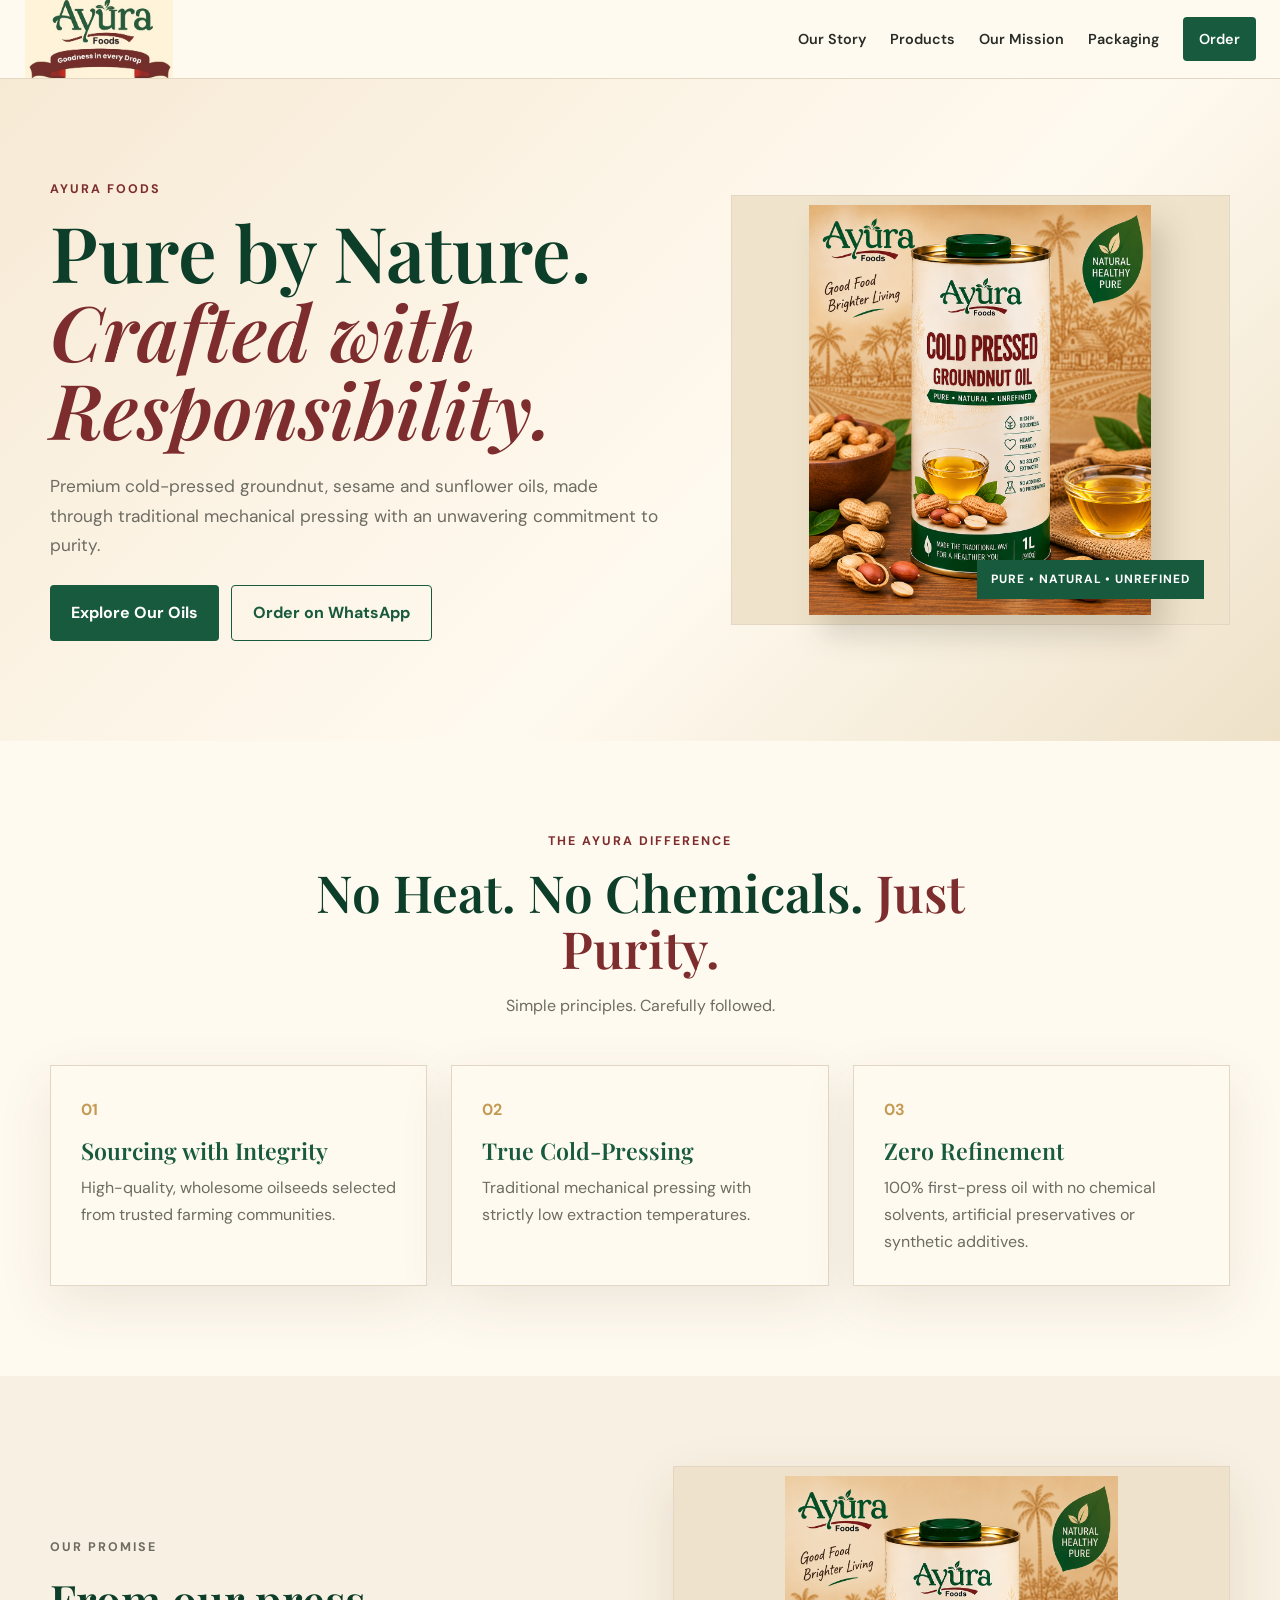
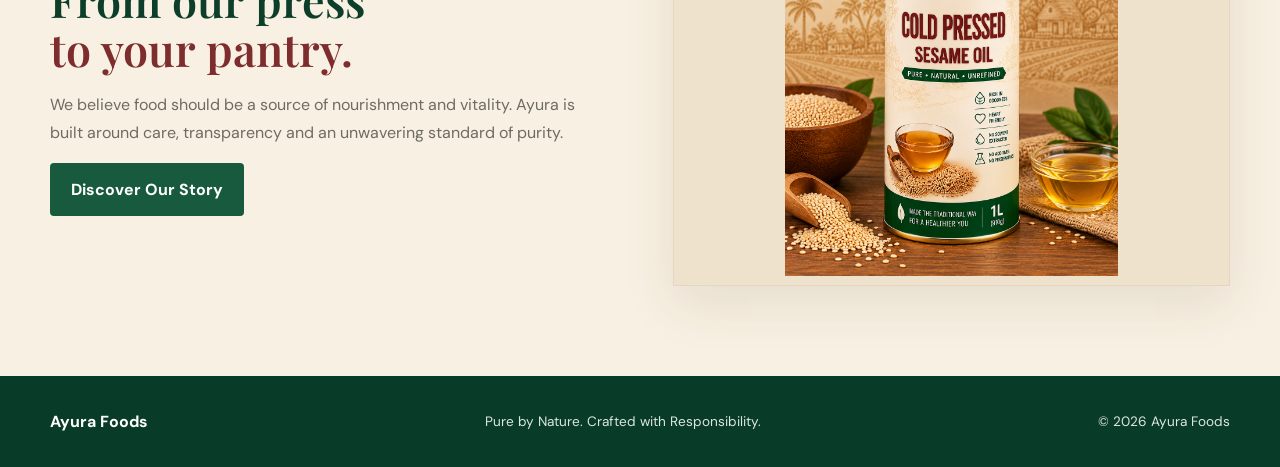
==== commit 4caf4b6b: "Updated the logo Updated the logo" ====
--- a/index.html
+++ b/index.html
@@ -3,7 +3,7 @@
 <meta name="description" content="Ayura Foods — Pure by Nature. Crafted with Responsibility.">
 <title>Ayura Foods | Pure by Nature</title><link rel="stylesheet" href="style.css"></head><body>
 <header class="header"><div class="header-inner">
-<a class="logo" href="index.html">Ayura <small>Foods</small></a>
+<a class="logo" href="index.html" aria-label="Ayura Foods home"><img src="assets/logo.png" alt="Ayura Foods"></a>
 <nav class="nav"><a href="story.html">Our Story</a><a href="products.html">Products</a><a href="mission.html">Our Mission</a><a href="packaging.html">Packaging</a><a class="cta" href="order.html">Order</a></nav>
 </div></header>
 <main>
@@ -18,4 +18,4 @@
 <section class="section"><div class="container two-col"><div class="content"><p class="eyebrow">OUR PROMISE</p><h2>From our press<br><span>to your pantry.</span></h2><p>We believe food should be a source of nourishment and vitality. Ayura is built around care, transparency and an unwavering standard of purity.</p><a class="btn green" href="story.html">Discover Our Story</a></div><div class="visual-card"><img src="assets/sesame-oil.png" alt="Ayura Sesame Oil"></div></div></section>
 </main>
 <footer class="footer"><div class="footer-inner"><strong>Ayura Foods</strong><p>Pure by Nature. Crafted with Responsibility.</p><p>© 2026 Ayura Foods</p></div></footer>
-</body></html>
+</body></html>
--- a/style.css
+++ b/style.css
@@ -1,123 +1,108 @@
-@import url('https://fonts.googleapis.com/css2?family=DM+Sans:wght@400;500;600;700&family=Oswald:wght@500;600;700&family=Playfair+Display:ital,wght@0,600;1,600&display=swap');
+
+@import url('https://fonts.googleapis.com/css2?family=DM+Sans:wght@400;500;600;700&family=Playfair+Display:ital,wght@500;600;700&display=swap');
 
 :root{
-  --green:#175a3d;
-  --green2:#0d432c;
-  --red:#7e2d2d;
-  --cream:#f7ecd8;
-  --paper:#fff9ed;
-  --gold:#c39a52;
-  --ink:#2d2c25;
-  --muted:#706b5e;
-  --line:#d8c9ae;
-  --shadow:0 18px 45px rgba(75,55,25,.13);
+  --green:#185a3d; --deep:#0d3e2a; --maroon:#7d2d2d; --cream:#f8f0e2;
+  --paper:#fffaf0; --gold:#c49a54; --text:#292b26; --muted:#6d6c62;
+  --line:#e3d7c3; --max:1180px; --shadow:0 18px 50px rgba(70,50,25,.10);
 }
 *{box-sizing:border-box}
 html{scroll-behavior:smooth}
-body{margin:0;background:var(--cream);color:var(--ink);font-family:"DM Sans",Arial,sans-serif}
-a{text-decoration:none;color:inherit}
-img{max-width:100%}
-.topbar{position:sticky;top:0;z-index:50;display:flex;align-items:center;justify-content:space-between;padding:13px 5%;background:rgba(255,249,237,.96);border-bottom:1px solid var(--line);backdrop-filter:blur(12px)}
-.logo{display:flex;align-items:baseline;gap:6px;color:var(--green);font-family:"Playfair Display",serif;font-size:2.05rem}
-.logo small{font:700 .9rem "DM Sans";color:var(--red)}
-nav{display:flex;gap:24px;align-items:center;font-size:.87rem;font-weight:600}
-nav a:hover{color:var(--red)}
-.nav-cta{background:var(--green);color:white;padding:10px 16px;border-radius:4px}
-.hero{min-height:690px;display:grid;grid-template-columns:1fr .95fr;gap:25px;padding:80px 7%;overflow:hidden;position:relative;background:linear-gradient(135deg,#f7ecd8 0%,#fff9ee 56%,#efe1c4 100%)}
-.hero:before,.hero:after{content:"";position:absolute;border:1px solid rgba(126,45,45,.1);border-radius:50%;pointer-events:none}
-.hero:before{width:520px;height:520px;right:-190px;top:-230px}
-.hero:after{width:420px;height:420px;left:-240px;bottom:-260px}
-.hero-copy{position:relative;z-index:2;max-width:650px;align-self:center}
-.kicker{margin:0 0 10px;color:var(--red);font:700 .82rem "Oswald",sans-serif;letter-spacing:.12em}
-.ribbon{display:inline-block;background:var(--red);color:white;padding:8px 20px;margin-bottom:20px;border-radius:3px;font:600 .85rem "Oswald";letter-spacing:.05em;transform:rotate(-1deg)}
-.hero h1{margin:0;color:var(--red);font:700 clamp(3.6rem,7vw,6.8rem)/.9 "Oswald",sans-serif;letter-spacing:.01em}
-.hero h1 span{color:var(--green)}
-.hero-points{display:flex;flex-wrap:wrap;gap:14px 24px;margin:28px 0 20px;font:700 1.05rem "Oswald";color:var(--green)}
-.hero-points b{color:var(--red)}
-.hero-intro{max-width:610px;line-height:1.75;color:var(--muted);font-size:1.02rem}
-.hero-buttons{display:flex;gap:12px;flex-wrap:wrap;margin-top:25px}
-.button{display:inline-flex;align-items:center;justify-content:center;padding:13px 22px;border-radius:3px;font-weight:700;transition:.2s}
-.button:hover{transform:translateY(-2px)}
-.primary{background:var(--green);color:white}
-.outline{border:1px solid var(--green);color:var(--green)}
-.hero-product{position:relative;display:flex;align-items:center;justify-content:center;min-height:550px}
-.hero-product img{position:relative;z-index:2;width:min(80%,460px);max-height:570px;object-fit:contain;filter:drop-shadow(16px 25px 18px rgba(61,44,17,.2))}
-.sunburst{position:absolute;width:460px;height:460px;border-radius:50%;background:radial-gradient(circle,rgba(255,255,255,.95),rgba(255,255,255,0) 68%);box-shadow:0 0 100px rgba(195,154,82,.3)}
-.hero-label{position:absolute;z-index:4;bottom:35px;right:3%;padding:10px 18px;background:var(--green);color:white;font:600 .8rem "Oswald";letter-spacing:.1em}
-.seed{position:absolute;color:var(--gold);font-size:5rem;opacity:.35}
-.seed-one{left:5%;bottom:18%}.seed-two{right:4%;top:17%}
-.story{display:grid;grid-template-columns:.75fr 1.15fr .7fr;gap:50px;padding:95px 7%;background:var(--paper);align-items:center}
-.leaf-mark{color:var(--green);font-size:1.5rem}
-.section-title h2,.packaging-copy h2,.section-heading h2,.order h2,.commitments h2{margin:0;color:var(--red);font:700 clamp(2.6rem,4vw,4.3rem)/1 "Oswald"}
-.section-title h2 span,.packaging-copy h2 span,.section-heading h2 span,.order h2 span,.commitments h2 span{color:var(--green)}
-.story-content{line-height:1.75;color:var(--muted)}
-.story-content p{margin-top:0;margin-bottom:17px}
-.story-content .lead{font-size:1.08rem;color:var(--ink)}
-.promise-box{margin-top:28px;padding:22px;border-left:5px solid var(--red);background:#f2e5ce}
-.promise-box strong{display:block;color:var(--red);font:700 1.45rem "Oswald"}
-.promise-box span{display:block;color:var(--green);font:700 1.05rem "Oswald"}
-.promise-box p{margin:8px 0 0}
-.story-art{height:330px;position:relative;overflow:hidden;background:linear-gradient(155deg,#e8dcc3,#f8efdE);border:1px solid var(--line)}
-.palm{position:absolute;right:22px;top:25px;color:#cdbd9b;font-size:8rem;opacity:.55}
-.field-lines{position:absolute;inset:45% -20% -20% -20%;background:repeating-linear-gradient(7deg,transparent 0 16px,rgba(126,45,45,.09) 17px 18px)}
-.story-circle{position:absolute;left:50%;top:50%;transform:translate(-50%,-50%);width:180px;height:180px;border-radius:50%;display:flex;flex-direction:column;align-items:center;justify-content:center;background:var(--green);color:white;text-align:center;box-shadow:var(--shadow)}
-.story-circle span{font-size:.62rem;letter-spacing:.12em}.story-circle strong{font:700 2rem "Oswald";color:#e7cb8b}
-.difference{padding:95px 7%;background:#efe4cf}
-.section-heading{text-align:center;max-width:800px;margin:0 auto 48px}
-.section-heading>p:last-child{color:var(--muted)}
-.difference-grid{display:grid;grid-template-columns:repeat(3,1fr);gap:22px;max-width:1180px;margin:auto}
-.difference-grid article{position:relative;padding:32px;background:var(--paper);border:1px solid var(--line);min-height:255px;box-shadow:var(--shadow)}
-.number{position:absolute;right:22px;top:18px;color:#d5c3a0;font:700 1rem "Oswald"}
-.icon{width:50px;height:50px;border-radius:50%;display:grid;place-items:center;background:var(--green);color:white;font-size:1.35rem}
-.difference-grid h3{margin:22px 0 10px;color:var(--green);font:700 1.5rem "Oswald"}
-.difference-grid p{margin:0;color:var(--muted);line-height:1.65}
-.products{padding:95px 7%;background:var(--cream)}
-.product-grid{display:grid;grid-template-columns:repeat(3,1fr);gap:24px;max-width:1180px;margin:auto}
-.product{background:var(--paper);border:1px solid var(--line);box-shadow:var(--shadow);transition:.2s}
-.product:hover{transform:translateY(-5px)}
-.product-image{height:390px;position:relative;background:#eee2ca;overflow:hidden;display:flex;align-items:center;justify-content:center}
-.product-image img{height:100%;width:100%;object-fit:cover}
-.product-image span{position:absolute;top:16px;left:16px;background:var(--red);color:white;padding:7px 10px;font:600 .7rem "Oswald";letter-spacing:.08em}
+body{margin:0;background:var(--cream);color:var(--text);font-family:"DM Sans",Arial,sans-serif;line-height:1.7}
+a{color:inherit;text-decoration:none}
+img{max-width:100%;display:block}
+.container{width:min(var(--max),calc(100% - 48px));margin:0 auto}
+
+.header{position:sticky;top:0;z-index:50;background:rgba(255,250,240,.96);border-bottom:1px solid var(--line);backdrop-filter:blur(12px)}
+.header-inner{width:min(1280px,calc(100% - 48px));margin:auto;min-height:76px;display:flex;align-items:center;justify-content:space-between;gap:30px}
+.logo{display:flex;align-items:center;width:150px;height:78px;overflow:hidden}
+.logo img{display:block;width:150px;height:92px;object-fit:contain;object-position:center}
+.nav{display:flex;align-items:center;gap:24px;font-size:.9rem;font-weight:600}
+.nav a:hover{color:var(--maroon)}
+.nav .cta{background:var(--green);color:#fff;padding:10px 16px;border-radius:4px}
+
+.hero{background:linear-gradient(135deg,#f7ead5,#fffaf0 60%,#eee1c8);padding:100px 0}
+.hero-inner{width:min(var(--max),calc(100% - 48px));margin:auto;display:grid;grid-template-columns:1.1fr .9fr;gap:70px;align-items:center}
+.eyebrow{margin:0 0 12px;color:var(--maroon);font-size:.78rem;font-weight:700;letter-spacing:.16em}
+.hero h1{margin:0;color:var(--deep);font:600 clamp(3.3rem,6vw,5.8rem)/1.02 "Playfair Display",serif}
+.hero h1 em{color:var(--maroon)}
+.hero p.lead{max-width:650px;color:var(--muted);font-size:1.08rem;margin:25px 0}
+.actions{display:flex;gap:12px;flex-wrap:wrap}
+.btn{display:inline-flex;align-items:center;justify-content:center;padding:13px 21px;border-radius:4px;font-weight:700}
+.btn.green{background:var(--green);color:#fff}.btn.outline{border:1px solid var(--green);color:var(--green)}
+.hero-art{min-height:430px;background:radial-gradient(circle at center,#fffdf7 0 35%,transparent 36%),#efe3cb;display:flex;align-items:center;justify-content:center;border:1px solid var(--line);position:relative}
+.hero-art img{width:75%;height:410px;object-fit:contain;filter:drop-shadow(14px 20px 15px rgba(40,30,15,.16))}
+.hero-tag{position:absolute;bottom:25px;right:25px;background:var(--green);color:#fff;padding:9px 14px;font-size:.75rem;font-weight:700;letter-spacing:.08em}
+
+.page-hero{padding:75px 0 70px;background:#f0e5d1;border-bottom:1px solid var(--line)}
+.page-hero .container{max-width:900px;text-align:center}
+.page-hero h1{margin:0;color:var(--deep);font:600 clamp(2.8rem,5vw,4.7rem)/1.05 "Playfair Display",serif}
+.page-hero h1 span{color:var(--maroon)}
+.page-hero p{max-width:720px;margin:18px auto 0;color:var(--muted)}
+
+.section{padding:90px 0}
+.section.alt{background:var(--paper)}
+.section-title{max-width:780px;margin:0 auto 45px;text-align:center}
+.section-title h2{margin:0;color:var(--deep);font:600 clamp(2.3rem,4vw,3.8rem)/1.1 "Playfair Display",serif}
+.section-title h2 span{color:var(--maroon)}
+.section-title p:last-child{color:var(--muted)}
+
+.two-col{display:grid;grid-template-columns:1fr 1fr;gap:65px;align-items:center}
+.content h2{margin:0 0 18px;color:var(--deep);font:600 2.8rem/1.1 "Playfair Display",serif}
+.content h2 span{color:var(--maroon)}
+.content p{color:var(--muted);margin:0 0 17px}
+.quote{padding:32px;border-left:5px solid var(--maroon);background:#f0e5d1;color:var(--deep);font:italic 1.45rem/1.5 "Playfair Display",serif}
+.visual-card{background:#eee2cc;border:1px solid var(--line);min-height:420px;display:flex;align-items:center;justify-content:center;box-shadow:var(--shadow)}
+.visual-card img{height:400px;object-fit:contain}
+
+.cards{display:grid;grid-template-columns:repeat(3,1fr);gap:24px}
+.card{background:var(--paper);border:1px solid var(--line);padding:30px;box-shadow:var(--shadow)}
+.card .num{color:var(--gold);font-weight:700}
+.card h3{margin:12px 0 8px;color:var(--green);font:600 1.45rem "Playfair Display",serif}
+.card p{margin:0;color:var(--muted)}
+
+.product-grid{display:grid;grid-template-columns:repeat(3,1fr);gap:25px}
+.product{background:var(--paper);border:1px solid var(--line);box-shadow:var(--shadow);overflow:hidden}
+.product-image{height:420px;background:#eee3cf}
+.product-image img{width:100%;height:100%;object-fit:cover}
 .product-body{padding:24px}
-.product-kicker{margin:0 0 5px;color:var(--red);font:700 .72rem "Oswald";letter-spacing:.1em}
-.product h3{margin:0;color:var(--green);font:700 2rem "Oswald"}
-.product-body p:not(.product-kicker){color:var(--muted);line-height:1.55}
-.product-body a{display:inline-block;margin-top:8px;color:var(--red);font-weight:700}
-.packaging{display:grid;grid-template-columns:1fr 1fr;gap:65px;align-items:center;padding:100px 8%;background:var(--paper)}
-.packaging-image{min-height:520px;display:grid;place-items:center;background:radial-gradient(circle,#fffaf0 10%,#eadabd 100%);overflow:hidden}
-.packaging-image img{width:85%;height:520px;object-fit:cover}
-.packaging-copy .intro{color:var(--muted);line-height:1.7;max-width:600px}
-.pack-item{display:grid;grid-template-columns:45px 1fr;gap:14px;margin-top:22px;padding-top:18px;border-top:1px solid var(--line)}
-.pack-item>b{color:var(--gold);font:700 1.2rem "Oswald"}
-.pack-item h3{margin:0 0 5px;color:var(--green);font:700 1.35rem "Oswald"}
-.pack-item p{margin:0;color:var(--muted);line-height:1.55}
-.commitments{display:grid;grid-template-columns:1.2fr .8fr;gap:50px;align-items:center;padding:80px 8%;background:var(--green);color:white}
-.commitments h2{color:white}.commitments h2 span{color:#d9bd79}.commitments .kicker{color:#e0c684}
-.commit-list{display:grid;gap:13px;font:600 1.05rem "Oswald";letter-spacing:.04em}
-.commit-list span{padding-bottom:12px;border-bottom:1px solid rgba(255,255,255,.2)}
-.order{display:grid;grid-template-columns:1fr 330px;gap:60px;align-items:center;padding:90px 10%;background:linear-gradient(135deg,#f3e4ca,#fff9ee)}
-.order h2{font-size:4.2rem}
-.order-copy>p:not(.kicker){max-width:560px;color:var(--muted);line-height:1.7}
-.light{background:var(--green);color:white;margin-top:12px}
-.qr{padding:25px;background:white;border:1px solid var(--line);text-align:center;box-shadow:var(--shadow)}
-.qr p{margin:0 0 15px;color:var(--red);font:700 .75rem "Oswald";letter-spacing:.08em}
-.qr img{width:100%}
-footer{display:flex;justify-content:space-between;gap:20px;align-items:center;padding:25px 7%;background:#083c28;color:white;font-size:.8rem}
-.footer-brand{font-size:1.15rem}.footer-brand span{font:600 1.5rem "Playfair Display"}
-@media(max-width:1000px){
-  nav a:not(.nav-cta){display:none}
-  .hero{grid-template-columns:1fr}.hero-product{min-height:430px}
-  .story{grid-template-columns:1fr}.story-art{max-width:650px}
-  .difference-grid,.product-grid{grid-template-columns:1fr;max-width:520px}
-  .packaging,.commitments{grid-template-columns:1fr}
+.product-body .type{margin:0;color:var(--maroon);font-size:.72rem;font-weight:700;letter-spacing:.12em}
+.product-body h2{margin:4px 0;color:var(--green);font:600 2rem "Playfair Display",serif}
+.product-body p{color:var(--muted)}
+.product-body .btn{margin-top:8px}
+
+.pillars{display:grid;gap:18px}
+.pillar{display:grid;grid-template-columns:65px 1fr;gap:18px;padding:25px;background:var(--paper);border:1px solid var(--line)}
+.pillar strong{color:var(--gold);font-size:1.15rem}
+.pillar h3{margin:0 0 5px;color:var(--green);font:600 1.35rem "Playfair Display",serif}
+.pillar p{margin:0;color:var(--muted)}
+
+.packaging-grid{display:grid;grid-template-columns:.9fr 1.1fr;gap:65px;align-items:center}
+.packaging-art{background:#eee2cb;padding:25px;display:flex;justify-content:center}
+.packaging-art img{width:90%;height:500px;object-fit:cover}
+
+.order{padding:90px 0;background:var(--green);color:#fff}
+.order-inner{display:grid;grid-template-columns:1fr 300px;gap:70px;align-items:center}
+.order h1{margin:0;color:#fff;font:600 clamp(2.8rem,5vw,4.6rem) "Playfair Display",serif}
+.order p{color:#d9e4dc;max-width:650px}
+.order .eyebrow{color:#e0c37e}
+.qr{background:#fff;padding:18px}.qr img{width:100%}.qr p{color:var(--maroon);text-align:center;font-size:.72rem;font-weight:700}
+
+.footer{background:#083b28;color:#fff;padding:32px 0}
+.footer-inner{width:min(var(--max),calc(100% - 48px));margin:auto;display:flex;justify-content:space-between;gap:20px;align-items:center}
+.footer p{margin:0;font-size:.85rem;color:#dce7df}
+
+@media(max-width:900px){
+  .nav a:not(.cta){display:none}
+  .hero-inner,.two-col,.packaging-grid,.order-inner{grid-template-columns:1fr}
+  .hero-art{min-height:380px}
+  .cards,.product-grid{grid-template-columns:1fr;max-width:560px;margin:auto}
 }
 @media(max-width:600px){
-  .topbar{padding:11px 5%}.logo{font-size:1.7rem}
-  .hero{padding:55px 6%}.hero h1{font-size:3.6rem}.hero-product{min-height:360px}
-  .hero-product img{width:90%}.hero-label{font-size:.65rem}
-  .story,.difference,.products,.packaging,.commitments,.order{padding:65px 6%}
-  .story-art{height:270px}
-  .packaging-image{min-height:380px}.packaging-image img{height:380px}
-  .order{grid-template-columns:1fr}.order h2{font-size:3.5rem}
-  footer{flex-direction:column;align-items:flex-start}
+  .container,.hero-inner,.header-inner,.footer-inner{width:min(100% - 32px,var(--max))}
+  .hero{padding:65px 0}.section{padding:65px 0}
+  .hero-art{min-height:330px}.hero-art img{height:310px}
+  .visual-card{min-height:320px}.visual-card img{height:300px}
+  .product-image{height:360px}
+  .footer-inner{flex-direction:column;align-items:flex-start}
 }
